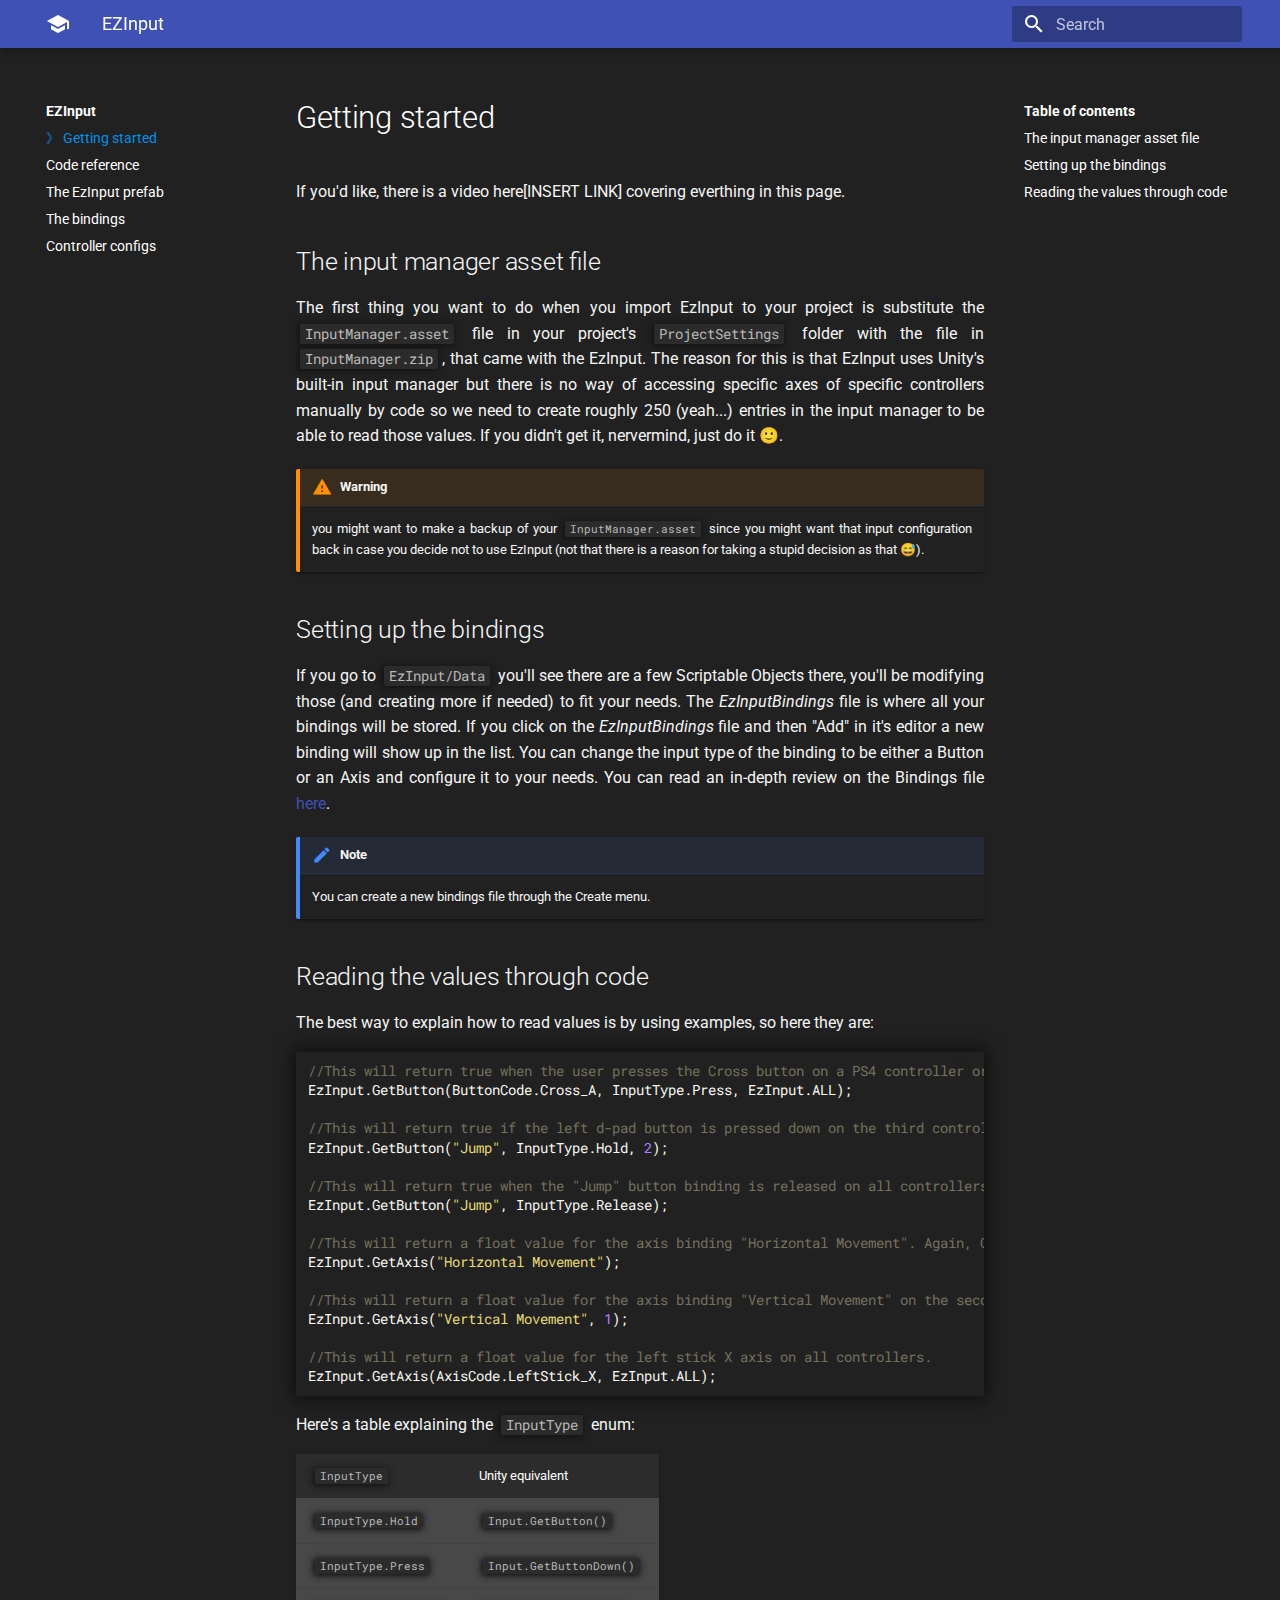
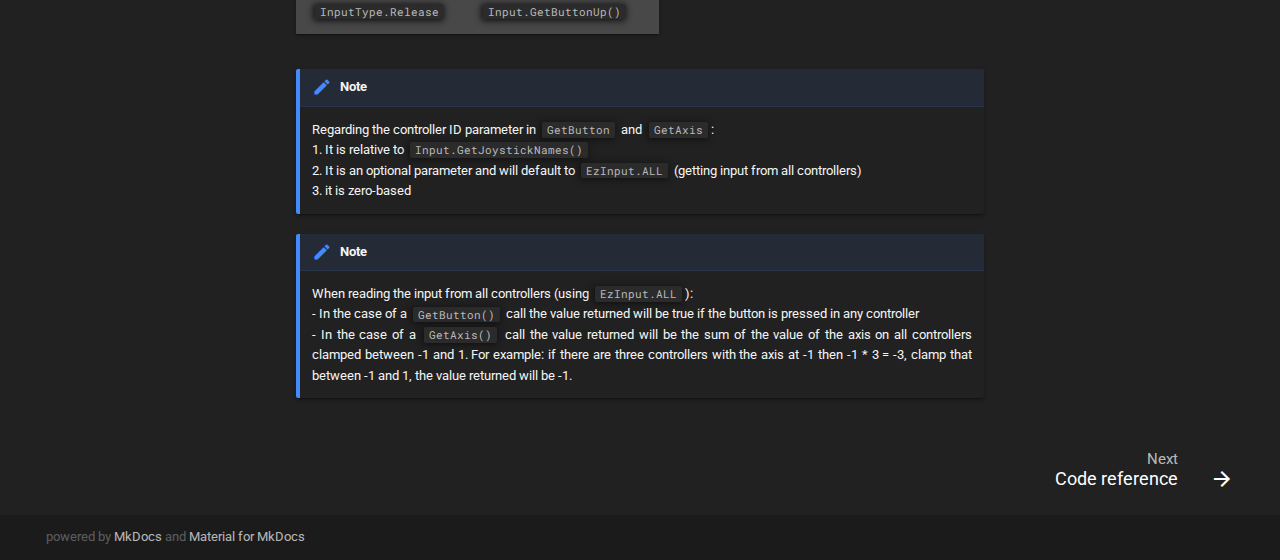
==== index.html @ 5ef932c1 "Deployed a31093a with MkDocs version: 0.17.4" ====
<!DOCTYPE html>
<html lang="en" class="no-js">
  <head>
    
      <meta charset="utf-8">
      <meta name="viewport" content="width=device-width,initial-scale=1">
      <meta http-equiv="x-ua-compatible" content="ie=edge">
      
      
      
      
        <meta name="lang:clipboard.copy" content="Copy to clipboard">
      
        <meta name="lang:clipboard.copied" content="Copied to clipboard">
      
        <meta name="lang:search.language" content="en">
      
        <meta name="lang:search.pipeline.stopwords" content="True">
      
        <meta name="lang:search.pipeline.trimmer" content="True">
      
        <meta name="lang:search.result.none" content="No matching documents">
      
        <meta name="lang:search.result.one" content="1 matching document">
      
        <meta name="lang:search.result.other" content="# matching documents">
      
        <meta name="lang:search.tokenizer" content="[\s\-]+">
      
      <link rel="shortcut icon" href="./assets/images/favicon.png">
      <meta name="generator" content="mkdocs-0.17.4, mkdocs-material-2.9.2">
    
    
      
        <title>EZInput</title>
      
    
    
      <link rel="stylesheet" href="./assets/stylesheets/application.ba0fd1a6.css">
      
        <link rel="stylesheet" href="./assets/stylesheets/application-palette.6079476c.css">
      
      
        
        
        <meta name="theme-color" content="">
      
    
    
      <script src="./assets/javascripts/modernizr.1aa3b519.js"></script>
    
    
      <link href="https://fonts.gstatic.com" rel="preconnect" crossorigin>
      
        <link rel="stylesheet" href="https://fonts.googleapis.com/css?family=Roboto:300,400,400i,700|Roboto+Mono">
        <style>body,input{font-family:"Roboto","Helvetica Neue",Helvetica,Arial,sans-serif}code,kbd,pre{font-family:"Roboto Mono","Courier New",Courier,monospace}</style>
      
    
    <link rel="stylesheet" href="./assets/fonts/material-icons.css">
    
      <link rel="stylesheet" href="./stylesheets/dark_theme.css">
    
      <link rel="stylesheet" href="./stylesheets/codehilite.css">
    
    
<meta name="theme-color" content="#212121">

<link rel='icon' href='/assets/images/favicon.ico'>

<meta name='apple-mobile-web-app-capable' content='yes'>
<meta name='mobile-web-app-capable' content='yes'>
<link rel="manifest" href="/manifest.json">

  </head>
  
    
    
    <body dir="ltr" data-md-color-primary="magenta" data-md-color-accent="light-blue">
  
    <svg class="md-svg">
      <defs>
        
        
      </defs>
    </svg>
    <input class="md-toggle" data-md-toggle="drawer" type="checkbox" id="__drawer" autocomplete="off">
    <input class="md-toggle" data-md-toggle="search" type="checkbox" id="__search" autocomplete="off">
    <label class="md-overlay" data-md-component="overlay" for="__drawer"></label>
    
      <a href="#getting-started" tabindex="1" class="md-skip">
        Skip to content
      </a>
    
    
      <header class="md-header" data-md-component="header">
  <nav class="md-header-nav md-grid">
    <div class="md-flex">
      <div class="md-flex__cell md-flex__cell--shrink">
        <a href="." title="EZInput" class="md-header-nav__button md-logo">
          
            <i class="md-icon"></i>
          
        </a>
      </div>
      <div class="md-flex__cell md-flex__cell--shrink">
        <label class="md-icon md-icon--menu md-header-nav__button" for="__drawer"></label>
      </div>
      <div class="md-flex__cell md-flex__cell--stretch">
        <div class="md-flex__ellipsis md-header-nav__title" data-md-component="title">
          
            
              <span class="md-header-nav__topic">
                EZInput
              </span>
              <span class="md-header-nav__topic">
                Getting started
              </span>
            
          
        </div>
      </div>
      <div class="md-flex__cell md-flex__cell--shrink">
        
          
            <label class="md-icon md-icon--search md-header-nav__button" for="__search"></label>
            
<div class="md-search" data-md-component="search" role="dialog">
  <label class="md-search__overlay" for="__search"></label>
  <div class="md-search__inner" role="search">
    <form class="md-search__form" name="search">
      <input type="text" class="md-search__input" name="query" placeholder="Search" autocapitalize="off" autocorrect="off" autocomplete="off" spellcheck="false" data-md-component="query" data-md-state="active">
      <label class="md-icon md-search__icon" for="__search"></label>
      <button type="reset" class="md-icon md-search__icon" data-md-component="reset" tabindex="-1">
        &#xE5CD;
      </button>
    </form>
    <div class="md-search__output">
      <div class="md-search__scrollwrap" data-md-scrollfix>
        <div class="md-search-result" data-md-component="result">
          <div class="md-search-result__meta">
            Type to start searching
          </div>
          <ol class="md-search-result__list"></ol>
        </div>
      </div>
    </div>
  </div>
</div>
          
        
      </div>
      
    </div>
  </nav>
</header>
    
    <div class="md-container">
      
        
      
      
      <main class="md-main">
        <div class="md-main__inner md-grid" data-md-component="container">
          
            
              <div class="md-sidebar md-sidebar--primary" data-md-component="navigation">
                <div class="md-sidebar__scrollwrap">
                  <div class="md-sidebar__inner">
                    <nav class="md-nav md-nav--primary" data-md-level="0">
  <label class="md-nav__title md-nav__title--site" for="__drawer">
    <span class="md-nav__button md-logo">
      
        <i class="md-icon"></i>
      
    </span>
    EZInput
  </label>
  
  <ul class="md-nav__list" data-md-scrollfix>
    
      
      
      

  


  <li class="md-nav__item md-nav__item--active">
    
    <input class="md-toggle md-nav__toggle" data-md-toggle="toc" type="checkbox" id="__toc">
    
      
    
    
      <label class="md-nav__link md-nav__link--active" for="__toc">
        Getting started
      </label>
    
    <a href="." title="Getting started" class="md-nav__link md-nav__link--active">
      Getting started
    </a>
    
      
<nav class="md-nav md-nav--secondary">
  
  
    
  
  
    <label class="md-nav__title" for="__toc">Table of contents</label>
    <ul class="md-nav__list" data-md-scrollfix>
      
        <li class="md-nav__item">
  <a href="#the-input-manager-asset-file" title="The input manager asset file" class="md-nav__link">
    The input manager asset file
  </a>
  
</li>
      
        <li class="md-nav__item">
  <a href="#setting-up-the-bindings" title="Setting up the bindings" class="md-nav__link">
    Setting up the bindings
  </a>
  
</li>
      
        <li class="md-nav__item">
  <a href="#reading-the-values-through-code" title="Reading the values through code" class="md-nav__link">
    Reading the values through code
  </a>
  
</li>
      
      
      
      
      
    </ul>
  
</nav>
    
  </li>

    
      
      
      


  <li class="md-nav__item">
    <a href="Code-reference/" title="Code reference" class="md-nav__link">
      Code reference
    </a>
  </li>

    
      
      
      


  <li class="md-nav__item">
    <a href="The-EzInput-prefab/" title="The EzInput prefab" class="md-nav__link">
      The EzInput prefab
    </a>
  </li>

    
      
      
      


  <li class="md-nav__item">
    <a href="The-bindings/" title="The bindings" class="md-nav__link">
      The bindings
    </a>
  </li>

    
      
      
      


  <li class="md-nav__item">
    <a href="controller-configs/" title="Controller configs" class="md-nav__link">
      Controller configs
    </a>
  </li>

    
  </ul>
</nav>
                  </div>
                </div>
              </div>
            
            
              <div class="md-sidebar md-sidebar--secondary" data-md-component="toc">
                <div class="md-sidebar__scrollwrap">
                  <div class="md-sidebar__inner">
                    
<nav class="md-nav md-nav--secondary">
  
  
    
  
  
    <label class="md-nav__title" for="__toc">Table of contents</label>
    <ul class="md-nav__list" data-md-scrollfix>
      
        <li class="md-nav__item">
  <a href="#the-input-manager-asset-file" title="The input manager asset file" class="md-nav__link">
    The input manager asset file
  </a>
  
</li>
      
        <li class="md-nav__item">
  <a href="#setting-up-the-bindings" title="Setting up the bindings" class="md-nav__link">
    Setting up the bindings
  </a>
  
</li>
      
        <li class="md-nav__item">
  <a href="#reading-the-values-through-code" title="Reading the values through code" class="md-nav__link">
    Reading the values through code
  </a>
  
</li>
      
      
      
      
      
    </ul>
  
</nav>
                  </div>
                </div>
              </div>
            
          
          <div class="md-content">
            <article class="md-content__inner md-typeset">
              
                
                
                <h1 id="getting-started">Getting started</h1>
<p>If you'd like, there is a video here[INSERT LINK] covering everthing in this page.</p>
<h2 id="the-input-manager-asset-file">The input manager asset file</h2>
<p>The first thing you want to do when you import EzInput to your project is substitute the <code>InputManager.asset</code> file in your project's <code>ProjectSettings</code> folder with the file in <code>InputManager.zip</code>, that came with the EzInput. The reason for this is that EzInput uses Unity's built-in input manager but there is no way of accessing specific axes of specific controllers manually by code so we need to create roughly 250 (yeah...) entries in the input manager to be able to read those values. If you didn't get it, nervermind, just do it 🙂.</p>
<div class="admonition warning">
<p class="admonition-title">Warning</p>
<p>you might want to make a backup of your <code>InputManager.asset</code> since you might want that input configuration back in case you decide not to use EzInput (not that there is a reason for taking a stupid decision as that 😅).</p>
</div>
<h2 id="setting-up-the-bindings">Setting up the bindings</h2>
<p>If you go to <code>EzInput/Data</code> you'll see there are a few Scriptable Objects there, you'll be modifying those (and creating more if needed) to fit your needs. The <em>EzInputBindings</em> file is where all your bindings will be stored. If you click on the <em>EzInputBindings</em> file and then "Add" in it's editor a new binding will show up in the list. You can change the input type of the binding to be either a Button or an Axis and configure it to your needs. You can read an in-depth review on the Bindings file <a href="The-bindings/">here</a>.</p>
<div class="admonition note">
<p class="admonition-title">Note</p>
<p>You can create a new bindings file through the Create menu.</p>
</div>
<h2 id="reading-the-values-through-code">Reading the values through code</h2>
<p>The best way to explain how to read values is by using examples, so here they are:</p>
<div class="codehilite"><pre><span></span><span class="c1">//This will return true when the user presses the Cross button on a PS4 controller or A button on an XBox controller in any of the connected controllers</span>
<span class="n">EzInput</span><span class="p">.</span><span class="n">GetButton</span><span class="p">(</span><span class="n">ButtonCode</span><span class="p">.</span><span class="n">Cross_A</span><span class="p">,</span> <span class="n">InputType</span><span class="p">.</span><span class="n">Press</span><span class="p">,</span> <span class="n">EzInput</span><span class="p">.</span><span class="n">ALL</span><span class="p">);</span>

<span class="c1">//This will return true if the left d-pad button is pressed down on the third controller (controller IDs are zero-based)</span>
<span class="n">EzInput</span><span class="p">.</span><span class="n">GetButton</span><span class="p">(</span><span class="s">&quot;Jump&quot;</span><span class="p">,</span> <span class="n">InputType</span><span class="p">.</span><span class="n">Hold</span><span class="p">,</span> <span class="m">2</span><span class="p">);</span>

<span class="c1">//This will return true when the &quot;Jump&quot; button binding is released on all controllers. Controller ID default to EzInput.All</span>
<span class="n">EzInput</span><span class="p">.</span><span class="n">GetButton</span><span class="p">(</span><span class="s">&quot;Jump&quot;</span><span class="p">,</span> <span class="n">InputType</span><span class="p">.</span><span class="n">Release</span><span class="p">);</span>

<span class="c1">//This will return a float value for the axis binding &quot;Horizontal Movement&quot;. Again, Controller ID defaults to EzInput.All</span>
<span class="n">EzInput</span><span class="p">.</span><span class="n">GetAxis</span><span class="p">(</span><span class="s">&quot;Horizontal Movement&quot;</span><span class="p">);</span>

<span class="c1">//This will return a float value for the axis binding &quot;Vertical Movement&quot; on the second controller.</span>
<span class="n">EzInput</span><span class="p">.</span><span class="n">GetAxis</span><span class="p">(</span><span class="s">&quot;Vertical Movement&quot;</span><span class="p">,</span> <span class="m">1</span><span class="p">);</span>

<span class="c1">//This will return a float value for the left stick X axis on all controllers.</span>
<span class="n">EzInput</span><span class="p">.</span><span class="n">GetAxis</span><span class="p">(</span><span class="n">AxisCode</span><span class="p">.</span><span class="n">LeftStick_X</span><span class="p">,</span> <span class="n">EzInput</span><span class="p">.</span><span class="n">ALL</span><span class="p">);</span>
</pre></div>


<p>Here's a table explaining the <code>InputType</code> enum:</p>
<table>
<thead>
<tr>
<th align="left"><code>InputType</code></th>
<th align="left">Unity equivalent</th>
</tr>
</thead>
<tbody>
<tr>
<td align="left"><code>InputType.Hold</code></td>
<td align="left"><code>Input.GetButton()</code></td>
</tr>
<tr>
<td align="left"><code>InputType.Press</code></td>
<td align="left"><code>Input.GetButtonDown()</code></td>
</tr>
<tr>
<td align="left"><code>InputType.Release</code></td>
<td align="left"><code>Input.GetButtonUp()</code></td>
</tr>
</tbody>
</table>
<div class="admonition note">
<p class="admonition-title">Note</p>
<p>Regarding the controller ID parameter in <code>GetButton</code> and <code>GetAxis</code>:<br />
1. It is relative to <code>Input.GetJoystickNames()</code><br />
2. It is an optional parameter and will default to <code>EzInput.ALL</code> (getting input from all controllers)<br />
3. it is zero-based  </p>
</div>
<div class="admonition note">
<p class="admonition-title">Note</p>
<p>When reading the input from all controllers (using <code>EzInput.ALL</code>):<br />
- In the case of a <code>GetButton()</code> call the value returned will be true if the button is pressed in any controller<br />
- In the case of a <code>GetAxis()</code> call the value returned will be the sum of the value of the axis on all controllers clamped between -1 and 1. For example: if there are three controllers with the axis at -1 then -1 * 3 = -3, clamp that between -1 and 1, the value returned will be -1.</p>
</div>
                
                  
                
              
              
                


              
            </article>
          </div>
        </div>
      </main>
      
        
<footer class="md-footer">
  
    <div class="md-footer-nav">
      <nav class="md-footer-nav__inner md-grid">
        
        
          <a href="Code-reference/" title="Code reference" class="md-flex md-footer-nav__link md-footer-nav__link--next" rel="next">
            <div class="md-flex__cell md-flex__cell--stretch md-footer-nav__title">
              <span class="md-flex__ellipsis">
                <span class="md-footer-nav__direction">
                  Next
                </span>
                Code reference
              </span>
            </div>
            <div class="md-flex__cell md-flex__cell--shrink">
              <i class="md-icon md-icon--arrow-forward md-footer-nav__button"></i>
            </div>
          </a>
        
      </nav>
    </div>
  
  <div class="md-footer-meta md-typeset">
    <div class="md-footer-meta__inner md-grid">
      <div class="md-footer-copyright">
        
        powered by
        <a href="https://www.mkdocs.org">MkDocs</a>
        and
        <a href="https://squidfunk.github.io/mkdocs-material/">
          Material for MkDocs</a>
      </div>
      
        
      
    </div>
  </div>
</footer>
      
    </div>
    
      <script src="./assets/javascripts/application.a59e2a89.js"></script>
      
      <script>app.initialize({version:"0.17.4",url:{base:"."}})</script>
      
    
    
      
    
  </body>
</html>
---- assets/stylesheets/application.ba0fd1a6.css ----
html{box-sizing:border-box}*,:after,:before{box-sizing:inherit}html{-webkit-text-size-adjust:none;-moz-text-size-adjust:none;-ms-text-size-adjust:none;text-size-adjust:none}body{margin:0}hr{overflow:visible;box-sizing:content-box}a{-webkit-text-decoration-skip:objects}a,button,input,label{-webkit-tap-highlight-color:transparent}a{color:inherit;text-decoration:none}small,sub,sup{font-size:80%}sub,sup{position:relative;line-height:0;vertical-align:baseline}sub{bottom:-.25em}sup{top:-.5em}img{border-style:none}table{border-collapse:separate;border-spacing:0}td,th{font-weight:400;vertical-align:top}button{margin:0;padding:0;border:0;outline-style:none;background:transparent;font-size:inherit}input{border:0;outline:0}.md-clipboard:before,.md-icon,.md-nav__button,.md-nav__link:after,.md-nav__title:before,.md-search-result__article--document:before,.md-source-file:before,.md-typeset .admonition>.admonition-title:before,.md-typeset .admonition>summary:before,.md-typeset .critic.comment:before,.md-typeset .footnote-backref,.md-typeset .task-list-control .task-list-indicator:before,.md-typeset details>.admonition-title:before,.md-typeset details>summary:before,.md-typeset summary:after{font-family:Material Icons;font-style:normal;font-variant:normal;font-weight:400;line-height:1;text-transform:none;white-space:nowrap;speak:none;word-wrap:normal;direction:ltr}.md-content__icon,.md-footer-nav__button,.md-header-nav__button,.md-nav__button,.md-nav__title:before,.md-search-result__article--document:before{display:inline-block;margin:.4rem;padding:.8rem;font-size:2.4rem;cursor:pointer}.md-icon--arrow-back:before{content:"\E5C4"}.md-icon--arrow-forward:before{content:"\E5C8"}.md-icon--menu:before{content:"\E5D2"}.md-icon--search:before{content:"\E8B6"}[dir=rtl] .md-icon--arrow-back:before{content:"\E5C8"}[dir=rtl] .md-icon--arrow-forward:before{content:"\E5C4"}body{-webkit-font-smoothing:antialiased;-moz-osx-font-smoothing:grayscale}body,input{color:rgba(0,0,0,.87);-webkit-font-feature-settings:"kern","liga";font-feature-settings:"kern","liga";font-family:Helvetica Neue,Helvetica,Arial,sans-serif}code,kbd,pre{color:rgba(0,0,0,.87);-webkit-font-feature-settings:"kern";font-feature-settings:"kern";font-family:Courier New,Courier,monospace}.md-typeset{font-size:1.6rem;line-height:1.6;-webkit-print-color-adjust:exact}.md-typeset blockquote,.md-typeset ol,.md-typeset p,.md-typeset ul{margin:1em 0}.md-typeset h1{margin:0 0 4rem;color:rgba(0,0,0,.54);font-size:3.125rem;line-height:1.3}.md-typeset h1,.md-typeset h2{font-weight:300;letter-spacing:-.01em}.md-typeset h2{margin:4rem 0 1.6rem;font-size:2.5rem;line-height:1.4}.md-typeset h3{margin:3.2rem 0 1.6rem;font-size:2rem;font-weight:400;letter-spacing:-.01em;line-height:1.5}.md-typeset h2+h3{margin-top:1.6rem}.md-typeset h4{font-size:1.6rem}.md-typeset h4,.md-typeset h5,.md-typeset h6{margin:1.6rem 0;font-weight:700;letter-spacing:-.01em}.md-typeset h5,.md-typeset h6{color:rgba(0,0,0,.54);font-size:1.28rem}.md-typeset h5{text-transform:uppercase}.md-typeset hr{margin:1.5em 0;border-bottom:.1rem dotted rgba(0,0,0,.26)}.md-typeset a{color:#3f51b5;word-break:break-word}.md-typeset a,.md-typeset a:before{transition:color .125s}.md-typeset a:active,.md-typeset a:hover{color:#536dfe}.md-typeset code,.md-typeset pre{background-color:hsla(0,0%,93%,.5);color:#37474f;font-size:85%;direction:ltr}.md-typeset code{margin:0 .29412em;padding:.07353em 0;border-radius:.2rem;box-shadow:.29412em 0 0 hsla(0,0%,93%,.5),-.29412em 0 0 hsla(0,0%,93%,.5);word-break:break-word;-webkit-box-decoration-break:clone;box-decoration-break:clone}.md-typeset h1 code,.md-typeset h2 code,.md-typeset h3 code,.md-typeset h4 code,.md-typeset h5 code,.md-typeset h6 code{margin:0;background-color:transparent;box-shadow:none}.md-typeset a>code{margin:inherit;padding:inherit;border-radius:none;background-color:inherit;color:inherit;box-shadow:none}.md-typeset pre{position:relative;margin:1em 0;border-radius:.2rem;line-height:1.4;-webkit-overflow-scrolling:touch}.md-typeset pre>code{display:block;margin:0;padding:1.05rem 1.2rem;background-color:transparent;font-size:inherit;box-shadow:none;-webkit-box-decoration-break:none;box-decoration-break:none;overflow:auto}.md-typeset pre>code::-webkit-scrollbar{width:.4rem;height:.4rem}.md-typeset pre>code::-webkit-scrollbar-thumb{background-color:rgba(0,0,0,.26)}.md-typeset pre>code::-webkit-scrollbar-thumb:hover{background-color:#536dfe}.md-typeset kbd{padding:0 .29412em;border:.1rem solid #c9c9c9;border-radius:.3rem;border-bottom-color:#bcbcbc;background-color:#fcfcfc;color:#555;font-size:85%;box-shadow:0 .1rem 0 #b0b0b0;word-break:break-word}.md-typeset mark{margin:0 .25em;padding:.0625em 0;border-radius:.2rem;background-color:rgba(255,235,59,.5);box-shadow:.25em 0 0 rgba(255,235,59,.5),-.25em 0 0 rgba(255,235,59,.5);word-break:break-word;-webkit-box-decoration-break:clone;box-decoration-break:clone}.md-typeset abbr{border-bottom:.1rem dotted rgba(0,0,0,.54);text-decoration:none;cursor:help}.md-typeset small{opacity:.75}.md-typeset sub,.md-typeset sup{margin-left:.07812em}[dir=rtl] .md-typeset sub,[dir=rtl] .md-typeset sup{margin-right:.07812em;margin-left:0}.md-typeset blockquote{padding-left:1.2rem;border-left:.4rem solid rgba(0,0,0,.26);color:rgba(0,0,0,.54)}[dir=rtl] .md-typeset blockquote{padding-right:1.2rem;padding-left:0;border-right:.4rem solid rgba(0,0,0,.26);border-left:initial}.md-typeset ul{list-style-type:disc}.md-typeset ol,.md-typeset ul{margin-left:.625em;padding:0}[dir=rtl] .md-typeset ol,[dir=rtl] .md-typeset ul{margin-right:.625em;margin-left:0}.md-typeset ol ol,.md-typeset ul ol{list-style-type:lower-alpha}.md-typeset ol ol ol,.md-typeset ul ol ol{list-style-type:lower-roman}.md-typeset ol li,.md-typeset ul li{margin-bottom:.5em;margin-left:1.25em}[dir=rtl] .md-typeset ol li,[dir=rtl] .md-typeset ul li{margin-right:1.25em;margin-left:0}.md-typeset ol li blockquote,.md-typeset ol li p,.md-typeset ul li blockquote,.md-typeset ul li p{margin:.5em 0}.md-typeset ol li:last-child,.md-typeset ul li:last-child{margin-bottom:0}.md-typeset ol li ol,.md-typeset ol li ul,.md-typeset ul li ol,.md-typeset ul li ul{margin:.5em 0 .5em .625em}[dir=rtl] .md-typeset ol li ol,[dir=rtl] .md-typeset ol li ul,[dir=rtl] .md-typeset ul li ol,[dir=rtl] .md-typeset ul li ul{margin-right:.625em;margin-left:0}.md-typeset dd{margin:1em 0 1em 1.875em}[dir=rtl] .md-typeset dd{margin-right:1.875em;margin-left:0}.md-typeset iframe,.md-typeset img,.md-typeset svg{max-width:100%}.md-typeset table:not([class]){box-shadow:0 2px 2px 0 rgba(0,0,0,.14),0 1px 5px 0 rgba(0,0,0,.12),0 3px 1px -2px rgba(0,0,0,.2);display:inline-block;max-width:100%;border-radius:.2rem;font-size:1.28rem;overflow:auto;-webkit-overflow-scrolling:touch}.md-typeset table:not([class])+*{margin-top:1.5em}.md-typeset table:not([class]) td:not([align]),.md-typeset table:not([class]) th:not([align]){text-align:left}[dir=rtl] .md-typeset table:not([class]) td:not([align]),[dir=rtl] .md-typeset table:not([class]) th:not([align]){text-align:right}.md-typeset table:not([class]) th{min-width:10rem;padding:1.2rem 1.6rem;background-color:rgba(0,0,0,.54);color:#fff;vertical-align:top}.md-typeset table:not([class]) td{padding:1.2rem 1.6rem;border-top:.1rem solid rgba(0,0,0,.07);vertical-align:top}.md-typeset table:not([class]) tr:first-child td{border-top:0}.md-typeset table:not([class]) a{word-break:normal}.md-typeset__scrollwrap{margin:1em -1.6rem;overflow-x:auto;-webkit-overflow-scrolling:touch}.md-typeset .md-typeset__table{display:inline-block;margin-bottom:.5em;padding:0 1.6rem}.md-typeset .md-typeset__table table{display:table;width:100%;margin:0;overflow:hidden}html{font-size:62.5%;overflow-x:hidden}body,html{height:100%}body{position:relative}hr{display:block;height:.1rem;padding:0;border:0}.md-svg{display:none}.md-grid{max-width:122rem;margin-right:auto;margin-left:auto}.md-container,.md-main{overflow:auto}.md-container{display:table;width:100%;height:100%;padding-top:4.8rem;table-layout:fixed}.md-main{display:table-row;height:100%}.md-main__inner{height:100%;padding-top:3rem;padding-bottom:.1rem}.md-toggle{display:none}.md-overlay{position:fixed;top:0;width:0;height:0;transition:width 0s .25s,height 0s .25s,opacity .25s;background-color:rgba(0,0,0,.54);opacity:0;z-index:3}.md-flex{display:table}.md-flex__cell{display:table-cell;position:relative;vertical-align:top}.md-flex__cell--shrink{width:0}.md-flex__cell--stretch{display:table;width:100%;table-layout:fixed}.md-flex__ellipsis{display:table-cell;text-overflow:ellipsis;white-space:nowrap;overflow:hidden}.md-skip{position:fixed;width:.1rem;height:.1rem;margin:1rem;padding:.6rem 1rem;clip:rect(.1rem);-webkit-transform:translateY(.8rem);transform:translateY(.8rem);border-radius:.2rem;background-color:rgba(0,0,0,.87);color:#fff;font-size:1.28rem;opacity:0;overflow:hidden}.md-skip:focus{width:auto;height:auto;clip:auto;-webkit-transform:translateX(0);transform:translateX(0);transition:opacity .175s 75ms,-webkit-transform .25s cubic-bezier(.4,0,.2,1);transition:transform .25s cubic-bezier(.4,0,.2,1),opacity .175s 75ms;transition:transform .25s cubic-bezier(.4,0,.2,1),opacity .175s 75ms,-webkit-transform .25s cubic-bezier(.4,0,.2,1);opacity:1;z-index:10}@page{margin:25mm}.md-clipboard{position:absolute;top:.6rem;right:.6rem;width:2.8rem;height:2.8rem;border-radius:.2rem;font-size:1.6rem;cursor:pointer;z-index:1;-webkit-backface-visibility:hidden;backface-visibility:hidden}.md-clipboard:before{transition:color .25s,opacity .25s;color:rgba(0,0,0,.07);content:"\E14D"}.codehilite:hover .md-clipboard:before,.md-typeset .highlight:hover .md-clipboard:before,pre:hover .md-clipboard:before{color:rgba(0,0,0,.54)}.md-clipboard:focus:before,.md-clipboard:hover:before{color:#536dfe}.md-clipboard__message{display:block;position:absolute;top:0;right:3.4rem;padding:.6rem 1rem;-webkit-transform:translateX(.8rem);transform:translateX(.8rem);transition:opacity .175s,-webkit-transform .25s cubic-bezier(.9,.1,.9,0);transition:transform .25s cubic-bezier(.9,.1,.9,0),opacity .175s;transition:transform .25s cubic-bezier(.9,.1,.9,0),opacity .175s,-webkit-transform .25s cubic-bezier(.9,.1,.9,0);border-radius:.2rem;background-color:rgba(0,0,0,.54);color:#fff;font-size:1.28rem;white-space:nowrap;opacity:0;pointer-events:none}.md-clipboard__message--active{-webkit-transform:translateX(0);transform:translateX(0);transition:opacity .175s 75ms,-webkit-transform .25s cubic-bezier(.4,0,.2,1);transition:transform .25s cubic-bezier(.4,0,.2,1),opacity .175s 75ms;transition:transform .25s cubic-bezier(.4,0,.2,1),opacity .175s 75ms,-webkit-transform .25s cubic-bezier(.4,0,.2,1);opacity:1;pointer-events:auto}.md-clipboard__message:before{content:attr(aria-label)}.md-clipboard__message:after{display:block;position:absolute;top:50%;right:-.4rem;width:0;margin-top:-.4rem;border-width:.4rem 0 .4rem .4rem;border-style:solid;border-color:transparent rgba(0,0,0,.54);content:""}.md-content__inner{margin:0 1.6rem 2.4rem;padding-top:1.2rem}.md-content__inner:before{display:block;height:.8rem;content:""}.md-content__inner>:last-child{margin-bottom:0}.md-content__icon{position:relative;margin:.8rem 0;padding:0;float:right}.md-typeset .md-content__icon{color:rgba(0,0,0,.26)}.md-header{position:fixed;top:0;right:0;left:0;height:4.8rem;transition:background-color .25s,color .25s;background-color:#3f51b5;color:#fff;box-shadow:none;z-index:2;-webkit-backface-visibility:hidden;backface-visibility:hidden}.no-js .md-header{transition:none;box-shadow:none}.md-header[data-md-state=shadow]{transition:background-color .25s,color .25s,box-shadow .25s;box-shadow:0 0 .4rem rgba(0,0,0,.1),0 .4rem .8rem rgba(0,0,0,.2)}.md-header-nav{padding:0 .4rem}.md-header-nav__button{position:relative;transition:opacity .25s;z-index:1}.md-header-nav__button:hover{opacity:.7}.md-header-nav__button.md-logo *{display:block}.no-js .md-header-nav__button.md-icon--search{display:none}.md-header-nav__topic{display:block;position:absolute;transition:opacity .15s,-webkit-transform .4s cubic-bezier(.1,.7,.1,1);transition:transform .4s cubic-bezier(.1,.7,.1,1),opacity .15s;transition:transform .4s cubic-bezier(.1,.7,.1,1),opacity .15s,-webkit-transform .4s cubic-bezier(.1,.7,.1,1);text-overflow:ellipsis;white-space:nowrap;overflow:hidden}.md-header-nav__topic+.md-header-nav__topic{-webkit-transform:translateX(2.5rem);transform:translateX(2.5rem);transition:opacity .15s,-webkit-transform .4s cubic-bezier(1,.7,.1,.1);transition:transform .4s cubic-bezier(1,.7,.1,.1),opacity .15s;transition:transform .4s cubic-bezier(1,.7,.1,.1),opacity .15s,-webkit-transform .4s cubic-bezier(1,.7,.1,.1);opacity:0;z-index:-1;pointer-events:none}[dir=rtl] .md-header-nav__topic+.md-header-nav__topic{-webkit-transform:translateX(-2.5rem);transform:translateX(-2.5rem)}.no-js .md-header-nav__topic{position:static}.no-js .md-header-nav__topic+.md-header-nav__topic{display:none}.md-header-nav__title{padding:0 2rem;font-size:1.8rem;line-height:4.8rem}.md-header-nav__title[data-md-state=active] .md-header-nav__topic{-webkit-transform:translateX(-2.5rem);transform:translateX(-2.5rem);transition:opacity .15s,-webkit-transform .4s cubic-bezier(1,.7,.1,.1);transition:transform .4s cubic-bezier(1,.7,.1,.1),opacity .15s;transition:transform .4s cubic-bezier(1,.7,.1,.1),opacity .15s,-webkit-transform .4s cubic-bezier(1,.7,.1,.1);opacity:0;z-index:-1;pointer-events:none}[dir=rtl] .md-header-nav__title[data-md-state=active] .md-header-nav__topic{-webkit-transform:translateX(2.5rem);transform:translateX(2.5rem)}.md-header-nav__title[data-md-state=active] .md-header-nav__topic+.md-header-nav__topic{-webkit-transform:translateX(0);transform:translateX(0);transition:opacity .15s,-webkit-transform .4s cubic-bezier(.1,.7,.1,1);transition:transform .4s cubic-bezier(.1,.7,.1,1),opacity .15s;transition:transform .4s cubic-bezier(.1,.7,.1,1),opacity .15s,-webkit-transform .4s cubic-bezier(.1,.7,.1,1);opacity:1;z-index:0;pointer-events:auto}.md-header-nav__source{display:none}.md-hero{transition:background .25s;background-color:#3f51b5;color:#fff;font-size:2rem;overflow:hidden}.md-hero__inner{margin-top:2rem;padding:1.6rem 1.6rem .8rem;transition:opacity .25s,-webkit-transform .4s cubic-bezier(.1,.7,.1,1);transition:transform .4s cubic-bezier(.1,.7,.1,1),opacity .25s;transition:transform .4s cubic-bezier(.1,.7,.1,1),opacity .25s,-webkit-transform .4s cubic-bezier(.1,.7,.1,1);transition-delay:.1s}[data-md-state=hidden] .md-hero__inner{pointer-events:none;-webkit-transform:translateY(1.25rem);transform:translateY(1.25rem);transition:opacity .1s 0s,-webkit-transform 0s .4s;transition:transform 0s .4s,opacity .1s 0s;transition:transform 0s .4s,opacity .1s 0s,-webkit-transform 0s .4s;opacity:0}.md-hero--expand .md-hero__inner{margin-bottom:2.4rem}.md-footer-nav{background-color:rgba(0,0,0,.87);color:#fff}.md-footer-nav__inner{padding:.4rem;overflow:auto}.md-footer-nav__link{padding-top:2.8rem;padding-bottom:.8rem;transition:opacity .25s}.md-footer-nav__link:hover{opacity:.7}.md-footer-nav__link--prev{width:25%;float:left}[dir=rtl] .md-footer-nav__link--prev{float:right}.md-footer-nav__link--next{width:75%;float:right;text-align:right}[dir=rtl] .md-footer-nav__link--next{float:left;text-align:left}.md-footer-nav__button{transition:background .25s}.md-footer-nav__title{position:relative;padding:0 2rem;font-size:1.8rem;line-height:4.8rem}.md-footer-nav__direction{position:absolute;right:0;left:0;margin-top:-2rem;padding:0 2rem;color:hsla(0,0%,100%,.7);font-size:1.5rem}.md-footer-meta{background-color:rgba(0,0,0,.895)}.md-footer-meta__inner{padding:.4rem;overflow:auto}html .md-footer-meta.md-typeset a{color:hsla(0,0%,100%,.7)}html .md-footer-meta.md-typeset a:focus,html .md-footer-meta.md-typeset a:hover{color:#fff}.md-footer-copyright{margin:0 1.2rem;padding:.8rem 0;color:hsla(0,0%,100%,.3);font-size:1.28rem}.md-footer-copyright__highlight{color:hsla(0,0%,100%,.7)}.md-footer-social{margin:0 .8rem;padding:.4rem 0 1.2rem}.md-footer-social__link{display:inline-block;width:3.2rem;height:3.2rem;font-size:1.6rem;text-align:center}.md-footer-social__link:before{line-height:1.9}.md-nav{font-size:1.4rem;line-height:1.3}.md-nav__title{display:block;padding:0 1.2rem;font-weight:700;text-overflow:ellipsis;overflow:hidden}.md-nav__title:before{display:none;content:"\E5C4"}[dir=rtl] .md-nav__title:before{content:"\E5C8"}.md-nav__title .md-nav__button{display:none}.md-nav__list{margin:0;padding:0;list-style:none}.md-nav__item{padding:0 1.2rem}.md-nav__item:last-child{padding-bottom:1.2rem}.md-nav__item .md-nav__item{padding-right:0}[dir=rtl] .md-nav__item .md-nav__item{padding-right:1.2rem;padding-left:0}.md-nav__item .md-nav__item:last-child{padding-bottom:0}.md-nav__button img{width:100%;height:auto}.md-nav__link{display:block;margin-top:.625em;transition:color .125s;text-overflow:ellipsis;cursor:pointer;overflow:hidden}.md-nav__item--nested>.md-nav__link:after{content:"\E313"}html .md-nav__link[for=__toc],html .md-nav__link[for=__toc]+.md-nav__link:after,html .md-nav__link[for=__toc]~.md-nav{display:none}.md-nav__link[data-md-state=blur]{color:rgba(0,0,0,.54)}.md-nav__link--active,.md-nav__link:active{color:#3f51b5}.md-nav__item--nested>.md-nav__link{color:inherit}.md-nav__link:focus,.md-nav__link:hover{color:#536dfe}.md-nav__source,.no-js .md-search{display:none}.md-search__overlay{opacity:0;z-index:1}.md-search__form{position:relative}.md-search__input{position:relative;padding:0 4.4rem 0 7.2rem;text-overflow:ellipsis;z-index:2}[dir=rtl] .md-search__input{padding:0 7.2rem 0 4.4rem}.md-search__input::-webkit-input-placeholder{transition:color .25s cubic-bezier(.1,.7,.1,1)}.md-search__input:-ms-input-placeholder,.md-search__input::-ms-input-placeholder{transition:color .25s cubic-bezier(.1,.7,.1,1)}.md-search__input::placeholder{transition:color .25s cubic-bezier(.1,.7,.1,1)}.md-search__input::-webkit-input-placeholder,.md-search__input~.md-search__icon{color:rgba(0,0,0,.54)}.md-search__input:-ms-input-placeholder,.md-search__input::-ms-input-placeholder,.md-search__input~.md-search__icon{color:rgba(0,0,0,.54)}.md-search__input::placeholder,.md-search__input~.md-search__icon{color:rgba(0,0,0,.54)}.md-search__input::-ms-clear{display:none}.md-search__icon{position:absolute;transition:color .25s cubic-bezier(.1,.7,.1,1),opacity .25s;font-size:2.4rem;cursor:pointer;z-index:2}.md-search__icon:hover{opacity:.7}.md-search__icon[for=__search]{top:.6rem;left:1rem}[dir=rtl] .md-search__icon[for=__search]{right:1rem;left:auto}.md-search__icon[for=__search]:before{content:"\E8B6"}.md-search__icon[type=reset]{top:.6rem;right:1rem;-webkit-transform:scale(.125);transform:scale(.125);transition:opacity .15s,-webkit-transform .15s cubic-bezier(.1,.7,.1,1);transition:transform .15s cubic-bezier(.1,.7,.1,1),opacity .15s;transition:transform .15s cubic-bezier(.1,.7,.1,1),opacity .15s,-webkit-transform .15s cubic-bezier(.1,.7,.1,1);opacity:0}[dir=rtl] .md-search__icon[type=reset]{right:auto;left:1rem}[data-md-toggle=search]:checked~.md-header .md-search__input:valid~.md-search__icon[type=reset]{-webkit-transform:scale(1);transform:scale(1);opacity:1}[data-md-toggle=search]:checked~.md-header .md-search__input:valid~.md-search__icon[type=reset]:hover{opacity:.7}.md-search__output{position:absolute;width:100%;border-radius:0 0 .2rem .2rem;overflow:hidden;z-index:1}.md-search__scrollwrap{height:100%;background-color:#fff;box-shadow:inset 0 .1rem 0 rgba(0,0,0,.07);overflow-y:auto;-webkit-overflow-scrolling:touch}.md-search-result{color:rgba(0,0,0,.87);word-break:break-word}.md-search-result__meta{padding:0 1.6rem;background-color:rgba(0,0,0,.07);color:rgba(0,0,0,.54);font-size:1.28rem;line-height:3.6rem}.md-search-result__list{margin:0;padding:0;border-top:.1rem solid rgba(0,0,0,.07);list-style:none}.md-search-result__item{box-shadow:0 -.1rem 0 rgba(0,0,0,.07)}.md-search-result__link{display:block;transition:background .25s;outline:0;overflow:hidden}.md-search-result__link:hover,.md-search-result__link[data-md-state=active]{background-color:rgba(83,109,254,.1)}.md-search-result__link:hover .md-search-result__article:before,.md-search-result__link[data-md-state=active] .md-search-result__article:before{opacity:.7}.md-search-result__link:last-child .md-search-result__teaser{margin-bottom:1.2rem}.md-search-result__article{position:relative;padding:0 1.6rem;overflow:auto}.md-search-result__article--document:before{position:absolute;left:0;margin:.2rem;transition:opacity .25s;color:rgba(0,0,0,.54);content:"\E880"}[dir=rtl] .md-search-result__article--document:before{right:0;left:auto}.md-search-result__article--document .md-search-result__title{margin:1.1rem 0;font-size:1.6rem;font-weight:400;line-height:1.4}.md-search-result__title{margin:.5em 0;font-size:1.28rem;font-weight:700;line-height:1.4}.md-search-result__teaser{display:-webkit-box;max-height:3.3rem;margin:.5em 0;color:rgba(0,0,0,.54);font-size:1.28rem;line-height:1.4;text-overflow:ellipsis;overflow:hidden;-webkit-line-clamp:2}.md-search-result em{font-style:normal;font-weight:700;text-decoration:underline}.md-sidebar{position:absolute;width:24.2rem;padding:2.4rem 0;overflow:hidden}.md-sidebar[data-md-state=lock]{position:fixed;top:4.8rem}.md-sidebar--secondary{display:none}.md-sidebar__scrollwrap{max-height:100%;margin:0 .4rem;overflow-y:auto;-webkit-backface-visibility:hidden;backface-visibility:hidden}.md-sidebar__scrollwrap::-webkit-scrollbar{width:.4rem;height:.4rem}.md-sidebar__scrollwrap::-webkit-scrollbar-thumb{background-color:rgba(0,0,0,.26)}.md-sidebar__scrollwrap::-webkit-scrollbar-thumb:hover{background-color:#536dfe}@-webkit-keyframes md-source__facts--done{0%{height:0}to{height:1.3rem}}@keyframes md-source__facts--done{0%{height:0}to{height:1.3rem}}@-webkit-keyframes md-source__fact--done{0%{-webkit-transform:translateY(100%);transform:translateY(100%);opacity:0}50%{opacity:0}to{-webkit-transform:translateY(0);transform:translateY(0);opacity:1}}@keyframes md-source__fact--done{0%{-webkit-transform:translateY(100%);transform:translateY(100%);opacity:0}50%{opacity:0}to{-webkit-transform:translateY(0);transform:translateY(0);opacity:1}}.md-source{display:block;padding-right:1.2rem;transition:opacity .25s;font-size:1.3rem;line-height:1.2;white-space:nowrap}[dir=rtl] .md-source{padding-right:0;padding-left:1.2rem}.md-source:hover{opacity:.7}.md-source:after,.md-source__icon{display:inline-block;height:4.8rem;content:"";vertical-align:middle}.md-source__icon{width:4.8rem}.md-source__icon svg{width:2.4rem;height:2.4rem;margin-top:1.2rem;margin-left:1.2rem}[dir=rtl] .md-source__icon svg{margin-right:1.2rem;margin-left:0}.md-source__icon+.md-source__repository{margin-left:-4.4rem;padding-left:4rem}[dir=rtl] .md-source__icon+.md-source__repository{margin-right:-4.4rem;margin-left:0;padding-right:4rem;padding-left:0}.md-source__repository{display:inline-block;max-width:100%;margin-left:1.2rem;font-weight:700;text-overflow:ellipsis;overflow:hidden;vertical-align:middle}.md-source__facts{margin:0;padding:0;font-size:1.1rem;font-weight:700;list-style-type:none;opacity:.75;overflow:hidden}[data-md-state=done] .md-source__facts{-webkit-animation:md-source__facts--done .25s ease-in;animation:md-source__facts--done .25s ease-in}.md-source__fact{float:left}[dir=rtl] .md-source__fact{float:right}[data-md-state=done] .md-source__fact{-webkit-animation:md-source__fact--done .4s ease-out;animation:md-source__fact--done .4s ease-out}.md-source__fact:before{margin:0 .2rem;content:"\B7"}.md-source__fact:first-child:before{display:none}.md-source-file{display:inline-block;margin:1em .5em 1em 0;padding-right:.5rem;border-radius:.2rem;background-color:rgba(0,0,0,.07);font-size:1.28rem;list-style-type:none;cursor:pointer;overflow:hidden}.md-source-file:before{display:inline-block;margin-right:.5rem;padding:.5rem;background-color:rgba(0,0,0,.26);color:#fff;font-size:1.6rem;content:"\E86F";vertical-align:middle}html .md-source-file{transition:background .4s,color .4s,box-shadow .4s cubic-bezier(.4,0,.2,1)}html .md-source-file:before{transition:inherit}html body .md-typeset .md-source-file{color:rgba(0,0,0,.54)}.md-source-file:hover{box-shadow:0 0 8px rgba(0,0,0,.18),0 8px 16px rgba(0,0,0,.36)}.md-source-file:hover:before{background-color:#536dfe}.md-tabs{width:100%;transition:background .25s;background-color:#3f51b5;color:#fff;overflow:auto}.md-tabs__list{margin:0;margin-left:.4rem;padding:0;list-style:none;white-space:nowrap}.md-tabs__item{display:inline-block;height:4.8rem;padding-right:1.2rem;padding-left:1.2rem}.md-tabs__link{display:block;margin-top:1.6rem;transition:opacity .25s,-webkit-transform .4s cubic-bezier(.1,.7,.1,1);transition:transform .4s cubic-bezier(.1,.7,.1,1),opacity .25s;transition:transform .4s cubic-bezier(.1,.7,.1,1),opacity .25s,-webkit-transform .4s cubic-bezier(.1,.7,.1,1);font-size:1.4rem;opacity:.7}.md-tabs__link--active,.md-tabs__link:hover{color:inherit;opacity:1}.md-tabs__item:nth-child(2) .md-tabs__link{transition-delay:.02s}.md-tabs__item:nth-child(3) .md-tabs__link{transition-delay:.04s}.md-tabs__item:nth-child(4) .md-tabs__link{transition-delay:.06s}.md-tabs__item:nth-child(5) .md-tabs__link{transition-delay:.08s}.md-tabs__item:nth-child(6) .md-tabs__link{transition-delay:.1s}.md-tabs__item:nth-child(7) .md-tabs__link{transition-delay:.12s}.md-tabs__item:nth-child(8) .md-tabs__link{transition-delay:.14s}.md-tabs__item:nth-child(9) .md-tabs__link{transition-delay:.16s}.md-tabs__item:nth-child(10) .md-tabs__link{transition-delay:.18s}.md-tabs__item:nth-child(11) .md-tabs__link{transition-delay:.2s}.md-tabs__item:nth-child(12) .md-tabs__link{transition-delay:.22s}.md-tabs__item:nth-child(13) .md-tabs__link{transition-delay:.24s}.md-tabs__item:nth-child(14) .md-tabs__link{transition-delay:.26s}.md-tabs__item:nth-child(15) .md-tabs__link{transition-delay:.28s}.md-tabs__item:nth-child(16) .md-tabs__link{transition-delay:.3s}.md-tabs[data-md-state=hidden]{pointer-events:none}.md-tabs[data-md-state=hidden] .md-tabs__link{-webkit-transform:translateY(50%);transform:translateY(50%);transition:color .25s,opacity .1s,-webkit-transform 0s .4s;transition:color .25s,transform 0s .4s,opacity .1s;transition:color .25s,transform 0s .4s,opacity .1s,-webkit-transform 0s .4s;opacity:0}.md-typeset .admonition,.md-typeset details{box-shadow:0 2px 2px 0 rgba(0,0,0,.14),0 1px 5px 0 rgba(0,0,0,.12),0 3px 1px -2px rgba(0,0,0,.2);position:relative;margin:1.5625em 0;padding:0 1.2rem;border-left:.4rem solid #448aff;border-radius:.2rem;font-size:1.28rem;overflow:auto}[dir=rtl] .md-typeset .admonition,[dir=rtl] .md-typeset details{border-right:.4rem solid #448aff;border-left:none}html .md-typeset .admonition>:last-child,html .md-typeset details>:last-child{margin-bottom:1.2rem}.md-typeset .admonition .admonition,.md-typeset .admonition details,.md-typeset details .admonition,.md-typeset details details{margin:1em 0}.md-typeset .admonition>.admonition-title,.md-typeset .admonition>summary,.md-typeset details>.admonition-title,.md-typeset details>summary{margin:0 -1.2rem;padding:.8rem 1.2rem .8rem 4rem;border-bottom:.1rem solid rgba(68,138,255,.1);background-color:rgba(68,138,255,.1);font-weight:700}[dir=rtl] .md-typeset .admonition>.admonition-title,[dir=rtl] .md-typeset .admonition>summary,[dir=rtl] .md-typeset details>.admonition-title,[dir=rtl] .md-typeset details>summary{padding:.8rem 4rem .8rem 1.2rem}.md-typeset .admonition>.admonition-title:last-child,.md-typeset .admonition>summary:last-child,.md-typeset details>.admonition-title:last-child,.md-typeset details>summary:last-child{margin-bottom:0}.md-typeset .admonition>.admonition-title:before,.md-typeset .admonition>summary:before,.md-typeset details>.admonition-title:before,.md-typeset details>summary:before{position:absolute;left:1.2rem;color:#448aff;font-size:2rem;content:"\E3C9"}[dir=rtl] .md-typeset .admonition>.admonition-title:before,[dir=rtl] .md-typeset .admonition>summary:before,[dir=rtl] .md-typeset details>.admonition-title:before,[dir=rtl] .md-typeset details>summary:before{right:1.2rem;left:auto}.md-typeset .admonition.abstract,.md-typeset .admonition.summary,.md-typeset .admonition.tldr,.md-typeset details.abstract,.md-typeset details.summary,.md-typeset details.tldr{border-left-color:#00b0ff}[dir=rtl] .md-typeset .admonition.abstract,[dir=rtl] .md-typeset .admonition.summary,[dir=rtl] .md-typeset .admonition.tldr,[dir=rtl] .md-typeset details.abstract,[dir=rtl] .md-typeset details.summary,[dir=rtl] .md-typeset details.tldr{border-right-color:#00b0ff}.md-typeset .admonition.abstract>.admonition-title,.md-typeset .admonition.abstract>summary,.md-typeset .admonition.summary>.admonition-title,.md-typeset .admonition.summary>summary,.md-typeset .admonition.tldr>.admonition-title,.md-typeset .admonition.tldr>summary,.md-typeset details.abstract>.admonition-title,.md-typeset details.abstract>summary,.md-typeset details.summary>.admonition-title,.md-typeset details.summary>summary,.md-typeset details.tldr>.admonition-title,.md-typeset details.tldr>summary{border-bottom-color:.1rem solid rgba(0,176,255,.1);background-color:rgba(0,176,255,.1)}.md-typeset .admonition.abstract>.admonition-title:before,.md-typeset .admonition.abstract>summary:before,.md-typeset .admonition.summary>.admonition-title:before,.md-typeset .admonition.summary>summary:before,.md-typeset .admonition.tldr>.admonition-title:before,.md-typeset .admonition.tldr>summary:before,.md-typeset details.abstract>.admonition-title:before,.md-typeset details.abstract>summary:before,.md-typeset details.summary>.admonition-title:before,.md-typeset details.summary>summary:before,.md-typeset details.tldr>.admonition-title:before,.md-typeset details.tldr>summary:before{color:#00b0ff;content:"\E8D2"}.md-typeset .admonition.info,.md-typeset .admonition.todo,.md-typeset details.info,.md-typeset details.todo{border-left-color:#00b8d4}[dir=rtl] .md-typeset .admonition.info,[dir=rtl] .md-typeset .admonition.todo,[dir=rtl] .md-typeset details.info,[dir=rtl] .md-typeset details.todo{border-right-color:#00b8d4}.md-typeset .admonition.info>.admonition-title,.md-typeset .admonition.info>summary,.md-typeset .admonition.todo>.admonition-title,.md-typeset .admonition.todo>summary,.md-typeset details.info>.admonition-title,.md-typeset details.info>summary,.md-typeset details.todo>.admonition-title,.md-typeset details.todo>summary{border-bottom-color:.1rem solid rgba(0,184,212,.1);background-color:rgba(0,184,212,.1)}.md-typeset .admonition.info>.admonition-title:before,.md-typeset .admonition.info>summary:before,.md-typeset .admonition.todo>.admonition-title:before,.md-typeset .admonition.todo>summary:before,.md-typeset details.info>.admonition-title:before,.md-typeset details.info>summary:before,.md-typeset details.todo>.admonition-title:before,.md-typeset details.todo>summary:before{color:#00b8d4;content:"\E88E"}.md-typeset .admonition.hint,.md-typeset .admonition.important,.md-typeset .admonition.tip,.md-typeset details.hint,.md-typeset details.important,.md-typeset details.tip{border-left-color:#00bfa5}[dir=rtl] .md-typeset .admonition.hint,[dir=rtl] .md-typeset .admonition.important,[dir=rtl] .md-typeset .admonition.tip,[dir=rtl] .md-typeset details.hint,[dir=rtl] .md-typeset details.important,[dir=rtl] .md-typeset details.tip{border-right-color:#00bfa5}.md-typeset .admonition.hint>.admonition-title,.md-typeset .admonition.hint>summary,.md-typeset .admonition.important>.admonition-title,.md-typeset .admonition.important>summary,.md-typeset .admonition.tip>.admonition-title,.md-typeset .admonition.tip>summary,.md-typeset details.hint>.admonition-title,.md-typeset details.hint>summary,.md-typeset details.important>.admonition-title,.md-typeset details.important>summary,.md-typeset details.tip>.admonition-title,.md-typeset details.tip>summary{border-bottom-color:.1rem solid rgba(0,191,165,.1);background-color:rgba(0,191,165,.1)}.md-typeset .admonition.hint>.admonition-title:before,.md-typeset .admonition.hint>summary:before,.md-typeset .admonition.important>.admonition-title:before,.md-typeset .admonition.important>summary:before,.md-typeset .admonition.tip>.admonition-title:before,.md-typeset .admonition.tip>summary:before,.md-typeset details.hint>.admonition-title:before,.md-typeset details.hint>summary:before,.md-typeset details.important>.admonition-title:before,.md-typeset details.important>summary:before,.md-typeset details.tip>.admonition-title:before,.md-typeset details.tip>summary:before{color:#00bfa5;content:"\E80E"}.md-typeset .admonition.check,.md-typeset .admonition.done,.md-typeset .admonition.success,.md-typeset details.check,.md-typeset details.done,.md-typeset details.success{border-left-color:#00c853}[dir=rtl] .md-typeset .admonition.check,[dir=rtl] .md-typeset .admonition.done,[dir=rtl] .md-typeset .admonition.success,[dir=rtl] .md-typeset details.check,[dir=rtl] .md-typeset details.done,[dir=rtl] .md-typeset details.success{border-right-color:#00c853}.md-typeset .admonition.check>.admonition-title,.md-typeset .admonition.check>summary,.md-typeset .admonition.done>.admonition-title,.md-typeset .admonition.done>summary,.md-typeset .admonition.success>.admonition-title,.md-typeset .admonition.success>summary,.md-typeset details.check>.admonition-title,.md-typeset details.check>summary,.md-typeset details.done>.admonition-title,.md-typeset details.done>summary,.md-typeset details.success>.admonition-title,.md-typeset details.success>summary{border-bottom-color:.1rem solid rgba(0,200,83,.1);background-color:rgba(0,200,83,.1)}.md-typeset .admonition.check>.admonition-title:before,.md-typeset .admonition.check>summary:before,.md-typeset .admonition.done>.admonition-title:before,.md-typeset .admonition.done>summary:before,.md-typeset .admonition.success>.admonition-title:before,.md-typeset .admonition.success>summary:before,.md-typeset details.check>.admonition-title:before,.md-typeset details.check>summary:before,.md-typeset details.done>.admonition-title:before,.md-typeset details.done>summary:before,.md-typeset details.success>.admonition-title:before,.md-typeset details.success>summary:before{color:#00c853;content:"\E876"}.md-typeset .admonition.faq,.md-typeset .admonition.help,.md-typeset .admonition.question,.md-typeset details.faq,.md-typeset details.help,.md-typeset details.question{border-left-color:#64dd17}[dir=rtl] .md-typeset .admonition.faq,[dir=rtl] .md-typeset .admonition.help,[dir=rtl] .md-typeset .admonition.question,[dir=rtl] .md-typeset details.faq,[dir=rtl] .md-typeset details.help,[dir=rtl] .md-typeset details.question{border-right-color:#64dd17}.md-typeset .admonition.faq>.admonition-title,.md-typeset .admonition.faq>summary,.md-typeset .admonition.help>.admonition-title,.md-typeset .admonition.help>summary,.md-typeset .admonition.question>.admonition-title,.md-typeset .admonition.question>summary,.md-typeset details.faq>.admonition-title,.md-typeset details.faq>summary,.md-typeset details.help>.admonition-title,.md-typeset details.help>summary,.md-typeset details.question>.admonition-title,.md-typeset details.question>summary{border-bottom-color:.1rem solid rgba(100,221,23,.1);background-color:rgba(100,221,23,.1)}.md-typeset .admonition.faq>.admonition-title:before,.md-typeset .admonition.faq>summary:before,.md-typeset .admonition.help>.admonition-title:before,.md-typeset .admonition.help>summary:before,.md-typeset .admonition.question>.admonition-title:before,.md-typeset .admonition.question>summary:before,.md-typeset details.faq>.admonition-title:before,.md-typeset details.faq>summary:before,.md-typeset details.help>.admonition-title:before,.md-typeset details.help>summary:before,.md-typeset details.question>.admonition-title:before,.md-typeset details.question>summary:before{color:#64dd17;content:"\E887"}.md-typeset .admonition.attention,.md-typeset .admonition.caution,.md-typeset .admonition.warning,.md-typeset details.attention,.md-typeset details.caution,.md-typeset details.warning{border-left-color:#ff9100}[dir=rtl] .md-typeset .admonition.attention,[dir=rtl] .md-typeset .admonition.caution,[dir=rtl] .md-typeset .admonition.warning,[dir=rtl] .md-typeset details.attention,[dir=rtl] .md-typeset details.caution,[dir=rtl] .md-typeset details.warning{border-right-color:#ff9100}.md-typeset .admonition.attention>.admonition-title,.md-typeset .admonition.attention>summary,.md-typeset .admonition.caution>.admonition-title,.md-typeset .admonition.caution>summary,.md-typeset .admonition.warning>.admonition-title,.md-typeset .admonition.warning>summary,.md-typeset details.attention>.admonition-title,.md-typeset details.attention>summary,.md-typeset details.caution>.admonition-title,.md-typeset details.caution>summary,.md-typeset details.warning>.admonition-title,.md-typeset details.warning>summary{border-bottom-color:.1rem solid rgba(255,145,0,.1);background-color:rgba(255,145,0,.1)}.md-typeset .admonition.attention>.admonition-title:before,.md-typeset .admonition.attention>summary:before,.md-typeset .admonition.caution>.admonition-title:before,.md-typeset .admonition.caution>summary:before,.md-typeset .admonition.warning>.admonition-title:before,.md-typeset .admonition.warning>summary:before,.md-typeset details.attention>.admonition-title:before,.md-typeset details.attention>summary:before,.md-typeset details.caution>.admonition-title:before,.md-typeset details.caution>summary:before,.md-typeset details.warning>.admonition-title:before,.md-typeset details.warning>summary:before{color:#ff9100;content:"\E002"}.md-typeset .admonition.fail,.md-typeset .admonition.failure,.md-typeset .admonition.missing,.md-typeset details.fail,.md-typeset details.failure,.md-typeset details.missing{border-left-color:#ff5252}[dir=rtl] .md-typeset .admonition.fail,[dir=rtl] .md-typeset .admonition.failure,[dir=rtl] .md-typeset .admonition.missing,[dir=rtl] .md-typeset details.fail,[dir=rtl] .md-typeset details.failure,[dir=rtl] .md-typeset details.missing{border-right-color:#ff5252}.md-typeset .admonition.fail>.admonition-title,.md-typeset .admonition.fail>summary,.md-typeset .admonition.failure>.admonition-title,.md-typeset .admonition.failure>summary,.md-typeset .admonition.missing>.admonition-title,.md-typeset .admonition.missing>summary,.md-typeset details.fail>.admonition-title,.md-typeset details.fail>summary,.md-typeset details.failure>.admonition-title,.md-typeset details.failure>summary,.md-typeset details.missing>.admonition-title,.md-typeset details.missing>summary{border-bottom-color:.1rem solid rgba(255,82,82,.1);background-color:rgba(255,82,82,.1)}.md-typeset .admonition.fail>.admonition-title:before,.md-typeset .admonition.fail>summary:before,.md-typeset .admonition.failure>.admonition-title:before,.md-typeset .admonition.failure>summary:before,.md-typeset .admonition.missing>.admonition-title:before,.md-typeset .admonition.missing>summary:before,.md-typeset details.fail>.admonition-title:before,.md-typeset details.fail>summary:before,.md-typeset details.failure>.admonition-title:before,.md-typeset details.failure>summary:before,.md-typeset details.missing>.admonition-title:before,.md-typeset details.missing>summary:before{color:#ff5252;content:"\E14C"}.md-typeset .admonition.danger,.md-typeset .admonition.error,.md-typeset details.danger,.md-typeset details.error{border-left-color:#ff1744}[dir=rtl] .md-typeset .admonition.danger,[dir=rtl] .md-typeset .admonition.error,[dir=rtl] .md-typeset details.danger,[dir=rtl] .md-typeset details.error{border-right-color:#ff1744}.md-typeset .admonition.danger>.admonition-title,.md-typeset .admonition.danger>summary,.md-typeset .admonition.error>.admonition-title,.md-typeset .admonition.error>summary,.md-typeset details.danger>.admonition-title,.md-typeset details.danger>summary,.md-typeset details.error>.admonition-title,.md-typeset details.error>summary{border-bottom-color:.1rem solid rgba(255,23,68,.1);background-color:rgba(255,23,68,.1)}.md-typeset .admonition.danger>.admonition-title:before,.md-typeset .admonition.danger>summary:before,.md-typeset .admonition.error>.admonition-title:before,.md-typeset .admonition.error>summary:before,.md-typeset details.danger>.admonition-title:before,.md-typeset details.danger>summary:before,.md-typeset details.error>.admonition-title:before,.md-typeset details.error>summary:before{color:#ff1744;content:"\E3E7"}.md-typeset .admonition.bug,.md-typeset details.bug{border-left-color:#f50057}[dir=rtl] .md-typeset .admonition.bug,[dir=rtl] .md-typeset details.bug{border-right-color:#f50057}.md-typeset .admonition.bug>.admonition-title,.md-typeset .admonition.bug>summary,.md-typeset details.bug>.admonition-title,.md-typeset details.bug>summary{border-bottom-color:.1rem solid rgba(245,0,87,.1);background-color:rgba(245,0,87,.1)}.md-typeset .admonition.bug>.admonition-title:before,.md-typeset .admonition.bug>summary:before,.md-typeset details.bug>.admonition-title:before,.md-typeset details.bug>summary:before{color:#f50057;content:"\E868"}.md-typeset .admonition.example,.md-typeset details.example{border-left-color:#651fff}[dir=rtl] .md-typeset .admonition.example,[dir=rtl] .md-typeset details.example{border-right-color:#651fff}.md-typeset .admonition.example>.admonition-title,.md-typeset .admonition.example>summary,.md-typeset details.example>.admonition-title,.md-typeset details.example>summary{border-bottom-color:.1rem solid rgba(101,31,255,.1);background-color:rgba(101,31,255,.1)}.md-typeset .admonition.example>.admonition-title:before,.md-typeset .admonition.example>summary:before,.md-typeset details.example>.admonition-title:before,.md-typeset details.example>summary:before{color:#651fff;content:"\E242"}.md-typeset .admonition.cite,.md-typeset .admonition.quote,.md-typeset details.cite,.md-typeset details.quote{border-left-color:#9e9e9e}[dir=rtl] .md-typeset .admonition.cite,[dir=rtl] .md-typeset .admonition.quote,[dir=rtl] .md-typeset details.cite,[dir=rtl] .md-typeset details.quote{border-right-color:#9e9e9e}.md-typeset .admonition.cite>.admonition-title,.md-typeset .admonition.cite>summary,.md-typeset .admonition.quote>.admonition-title,.md-typeset .admonition.quote>summary,.md-typeset details.cite>.admonition-title,.md-typeset details.cite>summary,.md-typeset details.quote>.admonition-title,.md-typeset details.quote>summary{border-bottom-color:.1rem solid hsla(0,0%,62%,.1);background-color:hsla(0,0%,62%,.1)}.md-typeset .admonition.cite>.admonition-title:before,.md-typeset .admonition.cite>summary:before,.md-typeset .admonition.quote>.admonition-title:before,.md-typeset .admonition.quote>summary:before,.md-typeset details.cite>.admonition-title:before,.md-typeset details.cite>summary:before,.md-typeset details.quote>.admonition-title:before,.md-typeset details.quote>summary:before{color:#9e9e9e;content:"\E244"}.codehilite .o,.codehilite .ow,.md-typeset .highlight .o,.md-typeset .highlight .ow{color:inherit}.codehilite .ge,.md-typeset .highlight .ge{color:#000}.codehilite .gr,.md-typeset .highlight .gr{color:#a00}.codehilite .gh,.md-typeset .highlight .gh{color:#999}.codehilite .go,.md-typeset .highlight .go{color:#888}.codehilite .gp,.md-typeset .highlight .gp{color:#555}.codehilite .gs,.md-typeset .highlight .gs{color:inherit}.codehilite .gu,.md-typeset .highlight .gu{color:#aaa}.codehilite .gt,.md-typeset .highlight .gt{color:#a00}.codehilite .gd,.md-typeset .highlight .gd{background-color:#fdd}.codehilite .gi,.md-typeset .highlight .gi{background-color:#dfd}.codehilite .k,.md-typeset .highlight .k{color:#3b78e7}.codehilite .kc,.md-typeset .highlight .kc{color:#a71d5d}.codehilite .kd,.codehilite .kn,.md-typeset .highlight .kd,.md-typeset .highlight .kn{color:#3b78e7}.codehilite .kp,.md-typeset .highlight .kp{color:#a71d5d}.codehilite .kr,.codehilite .kt,.md-typeset .highlight .kr,.md-typeset .highlight .kt{color:#3e61a2}.codehilite .c,.codehilite .cm,.md-typeset .highlight .c,.md-typeset .highlight .cm{color:#999}.codehilite .cp,.md-typeset .highlight .cp{color:#666}.codehilite .c1,.codehilite .ch,.codehilite .cs,.md-typeset .highlight .c1,.md-typeset .highlight .ch,.md-typeset .highlight .cs{color:#999}.codehilite .na,.codehilite .nb,.md-typeset .highlight .na,.md-typeset .highlight .nb{color:#c2185b}.codehilite .bp,.md-typeset .highlight .bp{color:#3e61a2}.codehilite .nc,.md-typeset .highlight .nc{color:#c2185b}.codehilite .no,.md-typeset .highlight .no{color:#3e61a2}.codehilite .nd,.codehilite .ni,.md-typeset .highlight .nd,.md-typeset .highlight .ni{color:#666}.codehilite .ne,.codehilite .nf,.md-typeset .highlight .ne,.md-typeset .highlight .nf{color:#c2185b}.codehilite .nl,.md-typeset .highlight .nl{color:#3b5179}.codehilite .nn,.md-typeset .highlight .nn{color:#ec407a}.codehilite .nt,.md-typeset .highlight .nt{color:#3b78e7}.codehilite .nv,.codehilite .vc,.codehilite .vg,.codehilite .vi,.md-typeset .highlight .nv,.md-typeset .highlight .vc,.md-typeset .highlight .vg,.md-typeset .highlight .vi{color:#3e61a2}.codehilite .nx,.md-typeset .highlight .nx{color:#ec407a}.codehilite .il,.codehilite .m,.codehilite .mf,.codehilite .mh,.codehilite .mi,.codehilite .mo,.md-typeset .highlight .il,.md-typeset .highlight .m,.md-typeset .highlight .mf,.md-typeset .highlight .mh,.md-typeset .highlight .mi,.md-typeset .highlight .mo{color:#e74c3c}.codehilite .s,.codehilite .sb,.codehilite .sc,.md-typeset .highlight .s,.md-typeset .highlight .sb,.md-typeset .highlight .sc{color:#0d904f}.codehilite .sd,.md-typeset .highlight .sd{color:#999}.codehilite .s2,.md-typeset .highlight .s2{color:#0d904f}.codehilite .se,.codehilite .sh,.codehilite .si,.codehilite .sx,.md-typeset .highlight .se,.md-typeset .highlight .sh,.md-typeset .highlight .si,.md-typeset .highlight .sx{color:#183691}.codehilite .sr,.md-typeset .highlight .sr{color:#009926}.codehilite .s1,.codehilite .ss,.md-typeset .highlight .s1,.md-typeset .highlight .ss{color:#0d904f}.codehilite .err,.md-typeset .highlight .err{color:#a61717}.codehilite .w,.md-typeset .highlight .w{color:transparent}.codehilite .hll,.md-typeset .highlight .hll{display:block;margin:0 -1.2rem;padding:0 1.2rem;background-color:rgba(255,235,59,.5)}.md-typeset .codehilite,.md-typeset .highlight{position:relative;margin:1em 0;padding:0;border-radius:.2rem;background-color:hsla(0,0%,93%,.5);color:#37474f;line-height:1.4;-webkit-overflow-scrolling:touch}.md-typeset .codehilite code,.md-typeset .codehilite pre,.md-typeset .highlight code,.md-typeset .highlight pre{display:block;margin:0;padding:1.05rem 1.2rem;background-color:transparent;overflow:auto;vertical-align:top}.md-typeset .codehilite code::-webkit-scrollbar,.md-typeset .codehilite pre::-webkit-scrollbar,.md-typeset .highlight code::-webkit-scrollbar,.md-typeset .highlight pre::-webkit-scrollbar{width:.4rem;height:.4rem}.md-typeset .codehilite code::-webkit-scrollbar-thumb,.md-typeset .codehilite pre::-webkit-scrollbar-thumb,.md-typeset .highlight code::-webkit-scrollbar-thumb,.md-typeset .highlight pre::-webkit-scrollbar-thumb{background-color:rgba(0,0,0,.26)}.md-typeset .codehilite code::-webkit-scrollbar-thumb:hover,.md-typeset .codehilite pre::-webkit-scrollbar-thumb:hover,.md-typeset .highlight code::-webkit-scrollbar-thumb:hover,.md-typeset .highlight pre::-webkit-scrollbar-thumb:hover{background-color:#536dfe}.md-typeset pre.codehilite,.md-typeset pre.highlight{overflow:visible}.md-typeset pre.codehilite code,.md-typeset pre.highlight code{display:block;padding:1.05rem 1.2rem;overflow:auto}.md-typeset .codehilitetable,.md-typeset .highlighttable{display:block;margin:1em 0;border-radius:.2em;font-size:1.6rem;overflow:hidden}.md-typeset .codehilitetable tbody,.md-typeset .codehilitetable td,.md-typeset .highlighttable tbody,.md-typeset .highlighttable td{display:block;padding:0}.md-typeset .codehilitetable tr,.md-typeset .highlighttable tr{display:flex}.md-typeset .codehilitetable .codehilite,.md-typeset .codehilitetable .highlight,.md-typeset .codehilitetable .linenodiv,.md-typeset .highlighttable .codehilite,.md-typeset .highlighttable .highlight,.md-typeset .highlighttable .linenodiv{margin:0;border-radius:0}.md-typeset .codehilitetable .linenodiv,.md-typeset .highlighttable .linenodiv{padding:1.05rem 1.2rem}.md-typeset .codehilitetable .linenos,.md-typeset .highlighttable .linenos{background-color:rgba(0,0,0,.07);color:rgba(0,0,0,.26);-webkit-user-select:none;-moz-user-select:none;-ms-user-select:none;user-select:none}.md-typeset .codehilitetable .linenos pre,.md-typeset .highlighttable .linenos pre{margin:0;padding:0;background-color:transparent;color:inherit;text-align:right}.md-typeset .codehilitetable .code,.md-typeset .highlighttable .code{flex:1;overflow:hidden}.md-typeset>.codehilitetable,.md-typeset>.highlighttable{box-shadow:none}.md-typeset [id^="fnref:"]{display:inline-block}.md-typeset [id^="fnref:"]:target{margin-top:-7.6rem;padding-top:7.6rem;pointer-events:none}.md-typeset [id^="fn:"]:before{display:none;height:0;content:""}.md-typeset [id^="fn:"]:target:before{display:block;margin-top:-7rem;padding-top:7rem;pointer-events:none}.md-typeset .footnote{color:rgba(0,0,0,.54);font-size:1.28rem}.md-typeset .footnote ol{margin-left:0}.md-typeset .footnote li{transition:color .25s}.md-typeset .footnote li:target{color:rgba(0,0,0,.87)}.md-typeset .footnote li :first-child{margin-top:0}.md-typeset .footnote li:hover .footnote-backref,.md-typeset .footnote li:target .footnote-backref{-webkit-transform:translateX(0);transform:translateX(0);opacity:1}.md-typeset .footnote li:hover .footnote-backref:hover,.md-typeset .footnote li:target .footnote-backref{color:#536dfe}.md-typeset .footnote-ref{display:inline-block;pointer-events:auto}.md-typeset .footnote-ref:before{display:inline;margin:0 .2em;border-left:.1rem solid rgba(0,0,0,.26);font-size:1.25em;content:"";vertical-align:-.5rem}.md-typeset .footnote-backref{display:inline-block;-webkit-transform:translateX(.5rem);transform:translateX(.5rem);transition:color .25s,opacity .125s .125s,-webkit-transform .25s .125s;transition:transform .25s .125s,color .25s,opacity .125s .125s;transition:transform .25s .125s,color .25s,opacity .125s .125s,-webkit-transform .25s .125s;color:rgba(0,0,0,.26);font-size:0;opacity:0;vertical-align:text-bottom}[dir=rtl] .md-typeset .footnote-backref{-webkit-transform:translateX(-.5rem);transform:translateX(-.5rem)}.md-typeset .footnote-backref:before{display:inline-block;font-size:1.6rem;content:"\E31B"}[dir=rtl] .md-typeset .footnote-backref:before{-webkit-transform:scaleX(-1);transform:scaleX(-1)}.md-typeset .headerlink{display:inline-block;margin-left:1rem;-webkit-transform:translateY(.5rem);transform:translateY(.5rem);transition:color .25s,opacity .125s .25s,-webkit-transform .25s .25s;transition:transform .25s .25s,color .25s,opacity .125s .25s;transition:transform .25s .25s,color .25s,opacity .125s .25s,-webkit-transform .25s .25s;opacity:0}[dir=rtl] .md-typeset .headerlink{margin-right:1rem;margin-left:0}html body .md-typeset .headerlink{color:rgba(0,0,0,.26)}.md-typeset h1[id]:before{display:block;margin-top:-.9rem;padding-top:.9rem;content:""}.md-typeset h1[id]:target:before{margin-top:-6.9rem;padding-top:6.9rem}.md-typeset h1[id] .headerlink:focus,.md-typeset h1[id]:hover .headerlink,.md-typeset h1[id]:target .headerlink{-webkit-transform:translate(0);transform:translate(0);opacity:1}.md-typeset h1[id] .headerlink:focus,.md-typeset h1[id]:hover .headerlink:hover,.md-typeset h1[id]:target .headerlink{color:#536dfe}.md-typeset h2[id]:before{display:block;margin-top:-.8rem;padding-top:.8rem;content:""}.md-typeset h2[id]:target:before{margin-top:-6.8rem;padding-top:6.8rem}.md-typeset h2[id] .headerlink:focus,.md-typeset h2[id]:hover .headerlink,.md-typeset h2[id]:target .headerlink{-webkit-transform:translate(0);transform:translate(0);opacity:1}.md-typeset h2[id] .headerlink:focus,.md-typeset h2[id]:hover .headerlink:hover,.md-typeset h2[id]:target .headerlink{color:#536dfe}.md-typeset h3[id]:before{display:block;margin-top:-.9rem;padding-top:.9rem;content:""}.md-typeset h3[id]:target:before{margin-top:-6.9rem;padding-top:6.9rem}.md-typeset h3[id] .headerlink:focus,.md-typeset h3[id]:hover .headerlink,.md-typeset h3[id]:target .headerlink{-webkit-transform:translate(0);transform:translate(0);opacity:1}.md-typeset h3[id] .headerlink:focus,.md-typeset h3[id]:hover .headerlink:hover,.md-typeset h3[id]:target .headerlink{color:#536dfe}.md-typeset h4[id]:before{display:block;margin-top:-.9rem;padding-top:.9rem;content:""}.md-typeset h4[id]:target:before{margin-top:-6.9rem;padding-top:6.9rem}.md-typeset h4[id] .headerlink:focus,.md-typeset h4[id]:hover .headerlink,.md-typeset h4[id]:target .headerlink{-webkit-transform:translate(0);transform:translate(0);opacity:1}.md-typeset h4[id] .headerlink:focus,.md-typeset h4[id]:hover .headerlink:hover,.md-typeset h4[id]:target .headerlink{color:#536dfe}.md-typeset h5[id]:before{display:block;margin-top:-1.1rem;padding-top:1.1rem;content:""}.md-typeset h5[id]:target:before{margin-top:-7.1rem;padding-top:7.1rem}.md-typeset h5[id] .headerlink:focus,.md-typeset h5[id]:hover .headerlink,.md-typeset h5[id]:target .headerlink{-webkit-transform:translate(0);transform:translate(0);opacity:1}.md-typeset h5[id] .headerlink:focus,.md-typeset h5[id]:hover .headerlink:hover,.md-typeset h5[id]:target .headerlink{color:#536dfe}.md-typeset h6[id]:before{display:block;margin-top:-1.1rem;padding-top:1.1rem;content:""}.md-typeset h6[id]:target:before{margin-top:-7.1rem;padding-top:7.1rem}.md-typeset h6[id] .headerlink:focus,.md-typeset h6[id]:hover .headerlink,.md-typeset h6[id]:target .headerlink{-webkit-transform:translate(0);transform:translate(0);opacity:1}.md-typeset h6[id] .headerlink:focus,.md-typeset h6[id]:hover .headerlink:hover,.md-typeset h6[id]:target .headerlink{color:#536dfe}.md-typeset .MJXc-display{margin:.75em 0;padding:.75em 0;overflow:auto;-webkit-overflow-scrolling:touch}.md-typeset .MathJax_CHTML{outline:0}.md-typeset .critic.comment,.md-typeset del.critic,.md-typeset ins.critic{margin:0 .25em;padding:.0625em 0;border-radius:.2rem;-webkit-box-decoration-break:clone;box-decoration-break:clone}.md-typeset del.critic{background-color:#fdd;box-shadow:.25em 0 0 #fdd,-.25em 0 0 #fdd}.md-typeset ins.critic{background-color:#dfd;box-shadow:.25em 0 0 #dfd,-.25em 0 0 #dfd}.md-typeset .critic.comment{background-color:hsla(0,0%,93%,.5);color:#37474f;box-shadow:.25em 0 0 hsla(0,0%,93%,.5),-.25em 0 0 hsla(0,0%,93%,.5)}.md-typeset .critic.comment:before{padding-right:.125em;color:rgba(0,0,0,.26);content:"\E0B7";vertical-align:-.125em}.md-typeset .critic.block{display:block;margin:1em 0;padding-right:1.6rem;padding-left:1.6rem;box-shadow:none}.md-typeset .critic.block :first-child{margin-top:.5em}.md-typeset .critic.block :last-child{margin-bottom:.5em}.md-typeset details{display:block;padding-top:0}.md-typeset details[open]>summary:after{-webkit-transform:rotate(180deg);transform:rotate(180deg)}.md-typeset details:not([open]){padding-bottom:0}.md-typeset details:not([open])>summary{border-bottom:none}.md-typeset details summary{padding-right:4rem}[dir=rtl] .md-typeset details summary{padding-left:4rem}.no-details .md-typeset details:not([open])>*{display:none}.no-details .md-typeset details:not([open]) summary{display:block}.md-typeset summary{display:block;outline:none;cursor:pointer}.md-typeset summary::-webkit-details-marker{display:none}.md-typeset summary:after{position:absolute;top:.8rem;right:1.2rem;color:rgba(0,0,0,.26);font-size:2rem;content:"\E313"}[dir=rtl] .md-typeset summary:after{right:auto;left:1.2rem}.md-typeset .emojione{width:2rem;vertical-align:text-top}.md-typeset code.codehilite,.md-typeset code.highlight{margin:0 .29412em;padding:.07353em 0}.md-typeset .superfences-content{display:none;order:99;width:100%;background-color:#fff}.md-typeset .superfences-content>*{margin:0;border-radius:0}.md-typeset .superfences-tabs{display:flex;position:relative;flex-wrap:wrap;margin:1em 0;border:.1rem solid rgba(0,0,0,.07);border-radius:.2em}.md-typeset .superfences-tabs>input{display:none}.md-typeset .superfences-tabs>input:checked+label{font-weight:700}.md-typeset .superfences-tabs>input:checked+label+.superfences-content{display:block}.md-typeset .superfences-tabs>label{width:auto;padding:1.2rem;transition:color .125s;font-size:1.28rem;cursor:pointer}html .md-typeset .superfences-tabs>label:hover{color:#536dfe}.md-typeset .task-list-item{position:relative;list-style-type:none}.md-typeset .task-list-item [type=checkbox]{position:absolute;top:.45em;left:-2em}[dir=rtl] .md-typeset .task-list-item [type=checkbox]{right:-2em;left:auto}.md-typeset .task-list-control .task-list-indicator:before{position:absolute;top:.15em;left:-1.25em;color:rgba(0,0,0,.26);font-size:1.25em;content:"\E835";vertical-align:-.25em}[dir=rtl] .md-typeset .task-list-control .task-list-indicator:before{right:-1.25em;left:auto}.md-typeset .task-list-control [type=checkbox]:checked+.task-list-indicator:before{content:"\E834"}.md-typeset .task-list-control [type=checkbox]{opacity:0;z-index:-1}@media print{.md-typeset a:after{color:rgba(0,0,0,.54);content:" [" attr(href) "]"}.md-typeset code,.md-typeset pre{white-space:pre-wrap}.md-typeset code{box-shadow:none;-webkit-box-decoration-break:initial;box-decoration-break:slice}.md-clipboard,.md-content__icon,.md-footer,.md-header,.md-sidebar,.md-tabs,.md-typeset .headerlink{display:none}}@media only screen and (max-width:44.9375em){.md-typeset pre{margin:1em -1.6rem;border-radius:0}.md-typeset pre>code{padding:1.05rem 1.6rem}.md-footer-nav__link--prev .md-footer-nav__title{display:none}.md-search-result__teaser{max-height:5rem;-webkit-line-clamp:3}.codehilite .hll,.md-typeset .highlight .hll{margin:0 -1.6rem;padding:0 1.6rem}.md-typeset>.codehilite,.md-typeset>.highlight{margin:1em -1.6rem;border-radius:0}.md-typeset>.codehilite code,.md-typeset>.codehilite pre,.md-typeset>.highlight code,.md-typeset>.highlight pre{padding:1.05rem 1.6rem}.md-typeset>.codehilitetable,.md-typeset>.highlighttable{margin:1em -1.6rem;border-radius:0}.md-typeset>.codehilitetable .codehilite>code,.md-typeset>.codehilitetable .codehilite>pre,.md-typeset>.codehilitetable .highlight>code,.md-typeset>.codehilitetable .highlight>pre,.md-typeset>.codehilitetable .linenodiv,.md-typeset>.highlighttable .codehilite>code,.md-typeset>.highlighttable .codehilite>pre,.md-typeset>.highlighttable .highlight>code,.md-typeset>.highlighttable .highlight>pre,.md-typeset>.highlighttable .linenodiv{padding:1rem 1.6rem}.md-typeset>p>.MJXc-display{margin:.75em -1.6rem;padding:.25em 1.6rem}.md-typeset>.superfences-tabs{margin:1em -1.6rem;border:0;border-top:.1rem solid rgba(0,0,0,.07);border-radius:0}.md-typeset>.superfences-tabs code,.md-typeset>.superfences-tabs pre{padding:1.05rem 1.6rem}}@media only screen and (min-width:100em){html{font-size:68.75%}}@media only screen and (min-width:125em){html{font-size:75%}}@media only screen and (max-width:59.9375em){body[data-md-state=lock]{overflow:hidden}.ios body[data-md-state=lock] .md-container{display:none}html .md-nav__link[for=__toc]{display:block;padding-right:4.8rem}html .md-nav__link[for=__toc]:after{color:inherit;content:"\E8DE"}html .md-nav__link[for=__toc]+.md-nav__link{display:none}html .md-nav__link[for=__toc]~.md-nav{display:flex}html [dir=rtl] .md-nav__link{padding-right:1.6rem;padding-left:4.8rem}.md-nav__source{display:block;padding:0 .4rem;background-color:rgba(50,64,144,.9675);color:#fff}.md-search__overlay{position:absolute;top:.4rem;left:.4rem;width:3.6rem;height:3.6rem;-webkit-transform-origin:center;transform-origin:center;transition:opacity .2s .2s,-webkit-transform .3s .1s;transition:transform .3s .1s,opacity .2s .2s;transition:transform .3s .1s,opacity .2s .2s,-webkit-transform .3s .1s;border-radius:2rem;background-color:#fff;overflow:hidden;pointer-events:none}[dir=rtl] .md-search__overlay{right:.4rem;left:auto}[data-md-toggle=search]:checked~.md-header .md-search__overlay{transition:opacity .1s,-webkit-transform .4s;transition:transform .4s,opacity .1s;transition:transform .4s,opacity .1s,-webkit-transform .4s;opacity:1}.md-search__inner{position:fixed;top:0;left:100%;width:100%;height:100%;-webkit-transform:translateX(5%);transform:translateX(5%);transition:right 0s .3s,left 0s .3s,opacity .15s .15s,-webkit-transform .15s cubic-bezier(.4,0,.2,1) .15s;transition:right 0s .3s,left 0s .3s,transform .15s cubic-bezier(.4,0,.2,1) .15s,opacity .15s .15s;transition:right 0s .3s,left 0s .3s,transform .15s cubic-bezier(.4,0,.2,1) .15s,opacity .15s .15s,-webkit-transform .15s cubic-bezier(.4,0,.2,1) .15s;opacity:0;z-index:2}[data-md-toggle=search]:checked~.md-header .md-search__inner{left:0;-webkit-transform:translateX(0);transform:translateX(0);transition:right 0s 0s,left 0s 0s,opacity .15s .15s,-webkit-transform .15s cubic-bezier(.1,.7,.1,1) .15s;transition:right 0s 0s,left 0s 0s,transform .15s cubic-bezier(.1,.7,.1,1) .15s,opacity .15s .15s;transition:right 0s 0s,left 0s 0s,transform .15s cubic-bezier(.1,.7,.1,1) .15s,opacity .15s .15s,-webkit-transform .15s cubic-bezier(.1,.7,.1,1) .15s;opacity:1}[dir=rtl] [data-md-toggle=search]:checked~.md-header .md-search__inner{right:0;left:auto}html [dir=rtl] .md-search__inner{right:100%;left:auto;-webkit-transform:translateX(-5%);transform:translateX(-5%)}.md-search__input{width:100%;height:4.8rem;font-size:1.8rem}.md-search__icon[for=__search]{top:1.2rem;left:1.6rem}.md-search__icon[for=__search][for=__search]:before{content:"\E5C4"}[dir=rtl] .md-search__icon[for=__search][for=__search]:before{content:"\E5C8"}.md-search__icon[type=reset]{top:1.2rem;right:1.6rem}.md-search__output{top:4.8rem;bottom:0}.md-search-result__article--document:before{display:none}}@media only screen and (max-width:76.1875em){[data-md-toggle=drawer]:checked~.md-overlay{width:100%;height:100%;transition:width 0s,height 0s,opacity .25s;opacity:1}.md-header-nav__button.md-icon--home,.md-header-nav__button.md-logo{display:none}.md-hero__inner{margin-top:4.8rem;margin-bottom:2.4rem}.md-nav{background-color:#fff}.md-nav--primary,.md-nav--primary .md-nav{display:flex;position:absolute;top:0;right:0;left:0;flex-direction:column;height:100%;z-index:1}.md-nav--primary .md-nav__item,.md-nav--primary .md-nav__title{font-size:1.6rem;line-height:1.5}html .md-nav--primary .md-nav__title{position:relative;height:11.2rem;padding:6rem 1.6rem .4rem;background-color:rgba(0,0,0,.07);color:rgba(0,0,0,.54);font-weight:400;line-height:4.8rem;white-space:nowrap;cursor:pointer}html .md-nav--primary .md-nav__title:before{display:block;position:absolute;top:.4rem;left:.4rem;width:4rem;height:4rem;color:rgba(0,0,0,.54)}html .md-nav--primary .md-nav__title~.md-nav__list{background-color:#fff;box-shadow:inset 0 .1rem 0 rgba(0,0,0,.07)}html .md-nav--primary .md-nav__title~.md-nav__list>.md-nav__item:first-child{border-top:0}html .md-nav--primary .md-nav__title--site{position:relative;background-color:#3f51b5;color:#fff}html .md-nav--primary .md-nav__title--site .md-nav__button{display:block;position:absolute;top:.4rem;left:.4rem;width:6.4rem;height:6.4rem;font-size:4.8rem}html .md-nav--primary .md-nav__title--site:before{display:none}html [dir=rtl] .md-nav--primary .md-nav__title--site .md-nav__button,html [dir=rtl] .md-nav--primary .md-nav__title:before{right:.4rem;left:auto}.md-nav--primary .md-nav__list{flex:1;overflow-y:auto}.md-nav--primary .md-nav__item{padding:0;border-top:.1rem solid rgba(0,0,0,.07)}[dir=rtl] .md-nav--primary .md-nav__item{padding:0}.md-nav--primary .md-nav__item--nested>.md-nav__link{padding-right:4.8rem}[dir=rtl] .md-nav--primary .md-nav__item--nested>.md-nav__link{padding-right:1.6rem;padding-left:4.8rem}.md-nav--primary .md-nav__item--nested>.md-nav__link:after{content:"\E315"}[dir=rtl] .md-nav--primary .md-nav__item--nested>.md-nav__link:after{content:"\E314"}.md-nav--primary .md-nav__link{position:relative;margin-top:0;padding:1.2rem 1.6rem}.md-nav--primary .md-nav__link:after{position:absolute;top:50%;right:1.2rem;margin-top:-1.2rem;color:inherit;font-size:2.4rem}[dir=rtl] .md-nav--primary .md-nav__link:after{right:auto;left:1.2rem}.md-nav--primary .md-nav--secondary .md-nav__link{position:static}.md-nav--primary .md-nav--secondary .md-nav{position:static;background-color:transparent}.md-nav--primary .md-nav--secondary .md-nav .md-nav__link{padding-left:2.8rem}[dir=rtl] .md-nav--primary .md-nav--secondary .md-nav .md-nav__link{padding-right:2.8rem;padding-left:0}.md-nav--primary .md-nav--secondary .md-nav .md-nav .md-nav__link{padding-left:4rem}[dir=rtl] .md-nav--primary .md-nav--secondary .md-nav .md-nav .md-nav__link{padding-right:4rem;padding-left:0}.md-nav--primary .md-nav--secondary .md-nav .md-nav .md-nav .md-nav__link{padding-left:5.2rem}[dir=rtl] .md-nav--primary .md-nav--secondary .md-nav .md-nav .md-nav .md-nav__link{padding-right:5.2rem;padding-left:0}.md-nav--primary .md-nav--secondary .md-nav .md-nav .md-nav .md-nav .md-nav__link{padding-left:6.4rem}[dir=rtl] .md-nav--primary .md-nav--secondary .md-nav .md-nav .md-nav .md-nav .md-nav__link{padding-right:6.4rem;padding-left:0}.md-nav__toggle~.md-nav{display:flex;-webkit-transform:translateX(100%);transform:translateX(100%);transition:opacity .125s .05s,-webkit-transform .25s cubic-bezier(.8,0,.6,1);transition:transform .25s cubic-bezier(.8,0,.6,1),opacity .125s .05s;transition:transform .25s cubic-bezier(.8,0,.6,1),opacity .125s .05s,-webkit-transform .25s cubic-bezier(.8,0,.6,1);opacity:0}[dir=rtl] .md-nav__toggle~.md-nav{-webkit-transform:translateX(-100%);transform:translateX(-100%)}.no-csstransforms3d .md-nav__toggle~.md-nav{display:none}.md-nav__toggle:checked~.md-nav{-webkit-transform:translateX(0);transform:translateX(0);transition:opacity .125s .125s,-webkit-transform .25s cubic-bezier(.4,0,.2,1);transition:transform .25s cubic-bezier(.4,0,.2,1),opacity .125s .125s;transition:transform .25s cubic-bezier(.4,0,.2,1),opacity .125s .125s,-webkit-transform .25s cubic-bezier(.4,0,.2,1);opacity:1}.no-csstransforms3d .md-nav__toggle:checked~.md-nav{display:flex}.md-sidebar--primary{position:fixed;top:0;left:-24.2rem;width:24.2rem;height:100%;-webkit-transform:translateX(0);transform:translateX(0);transition:box-shadow .25s,-webkit-transform .25s cubic-bezier(.4,0,.2,1);transition:transform .25s cubic-bezier(.4,0,.2,1),box-shadow .25s;transition:transform .25s cubic-bezier(.4,0,.2,1),box-shadow .25s,-webkit-transform .25s cubic-bezier(.4,0,.2,1);background-color:#fff;z-index:3}[dir=rtl] .md-sidebar--primary{right:-24.2rem;left:auto}.no-csstransforms3d .md-sidebar--primary{display:none}[data-md-toggle=drawer]:checked~.md-container .md-sidebar--primary{box-shadow:0 8px 10px 1px rgba(0,0,0,.14),0 3px 14px 2px rgba(0,0,0,.12),0 5px 5px -3px rgba(0,0,0,.4);-webkit-transform:translateX(24.2rem);transform:translateX(24.2rem)}[dir=rtl] [data-md-toggle=drawer]:checked~.md-container .md-sidebar--primary{-webkit-transform:translateX(-24.2rem);transform:translateX(-24.2rem)}.no-csstransforms3d [data-md-toggle=drawer]:checked~.md-container .md-sidebar--primary{display:block}.md-sidebar--primary .md-sidebar__scrollwrap{overflow:hidden;position:absolute;top:0;right:0;bottom:0;left:0;margin:0}.md-tabs{display:none}}@media only screen and (min-width:60em){.md-content{margin-right:24.2rem}[dir=rtl] .md-content{margin-right:0;margin-left:24.2rem}.md-header-nav__button.md-icon--search{display:none}.md-header-nav__source{display:block;width:23rem;max-width:23rem;margin-left:2.8rem;padding-right:1.2rem}[dir=rtl] .md-header-nav__source{margin-right:2.8rem;margin-left:0;padding-right:0;padding-left:1.2rem}.md-search{padding:.4rem}.md-search__overlay{position:fixed;top:0;left:0;width:0;height:0;transition:width 0s .25s,height 0s .25s,opacity .25s;background-color:rgba(0,0,0,.54);cursor:pointer}[dir=rtl] .md-search__overlay{right:0;left:auto}[data-md-toggle=search]:checked~.md-header .md-search__overlay{width:100%;height:100%;transition:width 0s,height 0s,opacity .25s;opacity:1}.md-search__inner{position:relative;width:23rem;padding:.2rem 0;float:right;transition:width .25s cubic-bezier(.1,.7,.1,1)}[dir=rtl] .md-search__inner{float:left}.md-search__form,.md-search__input{border-radius:.2rem}.md-search__input{width:100%;height:3.6rem;padding-left:4.4rem;transition:background-color .25s cubic-bezier(.1,.7,.1,1),color .25s cubic-bezier(.1,.7,.1,1);background-color:rgba(0,0,0,.26);color:inherit;font-size:1.6rem}[dir=rtl] .md-search__input{padding-right:4.4rem}.md-search__input+.md-search__icon{color:inherit}.md-search__input::-webkit-input-placeholder{color:hsla(0,0%,100%,.7)}.md-search__input:-ms-input-placeholder,.md-search__input::-ms-input-placeholder{color:hsla(0,0%,100%,.7)}.md-search__input::placeholder{color:hsla(0,0%,100%,.7)}.md-search__input:hover{background-color:hsla(0,0%,100%,.12)}[data-md-toggle=search]:checked~.md-header .md-search__input{border-radius:.2rem .2rem 0 0;background-color:#fff;color:rgba(0,0,0,.87);text-overflow:none}[data-md-toggle=search]:checked~.md-header .md-search__input+.md-search__icon,[data-md-toggle=search]:checked~.md-header .md-search__input::-webkit-input-placeholder{color:rgba(0,0,0,.54)}[data-md-toggle=search]:checked~.md-header .md-search__input+.md-search__icon,[data-md-toggle=search]:checked~.md-header .md-search__input:-ms-input-placeholder,[data-md-toggle=search]:checked~.md-header .md-search__input::-ms-input-placeholder{color:rgba(0,0,0,.54)}[data-md-toggle=search]:checked~.md-header .md-search__input+.md-search__icon,[data-md-toggle=search]:checked~.md-header .md-search__input::placeholder{color:rgba(0,0,0,.54)}.md-search__output{top:3.8rem;transition:opacity .4s;opacity:0}[data-md-toggle=search]:checked~.md-header .md-search__output{box-shadow:0 6px 10px 0 rgba(0,0,0,.14),0 1px 18px 0 rgba(0,0,0,.12),0 3px 5px -1px rgba(0,0,0,.4);opacity:1}.md-search__scrollwrap{max-height:0}[data-md-toggle=search]:checked~.md-header .md-search__scrollwrap{max-height:75vh}.md-search__scrollwrap::-webkit-scrollbar{width:.4rem;height:.4rem}.md-search__scrollwrap::-webkit-scrollbar-thumb{background-color:rgba(0,0,0,.26)}.md-search__scrollwrap::-webkit-scrollbar-thumb:hover{background-color:#536dfe}.md-search-result__meta{padding-left:4.4rem}[dir=rtl] .md-search-result__meta{padding-right:4.4rem;padding-left:0}.md-search-result__article{padding-left:4.4rem}[dir=rtl] .md-search-result__article{padding-right:4.4rem;padding-left:1.6rem}.md-sidebar--secondary{display:block;margin-left:100%;-webkit-transform:translate(-100%);transform:translate(-100%)}[dir=rtl] .md-sidebar--secondary{margin-right:100%;margin-left:0;-webkit-transform:translate(100%);transform:translate(100%)}}@media only screen and (min-width:76.25em){.md-content{margin-left:24.2rem}[dir=rtl] .md-content{margin-right:24.2rem}.md-content__inner{margin-right:2.4rem;margin-left:2.4rem}.md-header-nav__button.md-icon--menu{display:none}.md-nav[data-md-state=animate]{transition:max-height .25s cubic-bezier(.86,0,.07,1)}.md-nav__toggle~.md-nav{max-height:0;overflow:hidden}.no-js .md-nav__toggle~.md-nav{display:none}.md-nav[data-md-state=expand],.md-nav__toggle:checked~.md-nav{max-height:100%}.no-js .md-nav[data-md-state=expand],.no-js .md-nav__toggle:checked~.md-nav{display:block}.md-nav__item--nested>.md-nav>.md-nav__title{display:none}.md-nav__item--nested>.md-nav__link:after{display:inline-block;-webkit-transform-origin:.45em .45em;transform-origin:.45em .45em;-webkit-transform-style:preserve-3d;transform-style:preserve-3d;vertical-align:-.125em}.js .md-nav__item--nested>.md-nav__link:after{transition:-webkit-transform .4s;transition:transform .4s;transition:transform .4s,-webkit-transform .4s}.md-nav__item--nested .md-nav__toggle:checked~.md-nav__link:after{-webkit-transform:rotateX(180deg);transform:rotateX(180deg)}.md-search__scrollwrap,[data-md-toggle=search]:checked~.md-header .md-search__inner{width:68.8rem}.md-sidebar--secondary{margin-left:122rem}[dir=rtl] .md-sidebar--secondary{margin-right:122rem;margin-left:0}.md-tabs~.md-main .md-nav--primary>.md-nav__list>.md-nav__item--nested{font-size:0;visibility:hidden}.md-tabs--active~.md-main .md-nav--primary .md-nav__title{display:block;padding:0}.md-tabs--active~.md-main .md-nav--primary .md-nav__title--site{display:none}.no-js .md-tabs--active~.md-main .md-nav--primary .md-nav{display:block}.md-tabs--active~.md-main .md-nav--primary>.md-nav__list>.md-nav__item{font-size:0;visibility:hidden}.md-tabs--active~.md-main .md-nav--primary>.md-nav__list>.md-nav__item--nested{display:none;font-size:1.4rem;overflow:auto;visibility:visible}.md-tabs--active~.md-main .md-nav--primary>.md-nav__list>.md-nav__item--nested>.md-nav__link{display:none}.md-tabs--active~.md-main .md-nav--primary>.md-nav__list>.md-nav__item--active{display:block}.md-tabs--active~.md-main .md-nav[data-md-level="1"]{max-height:none;overflow:visible}.md-tabs--active~.md-main .md-nav[data-md-level="1"]>.md-nav__list>.md-nav__item{padding-left:0}.md-tabs--active~.md-main .md-nav[data-md-level="1"] .md-nav .md-nav__title{display:none}}@media only screen and (min-width:45em){.md-footer-nav__link{width:50%}.md-footer-copyright{max-width:75%;float:left}[dir=rtl] .md-footer-copyright{float:right}.md-footer-social{padding:1.2rem 0;float:right}[dir=rtl] .md-footer-social{float:left}}@media only screen and (max-width:29.9375em){[data-md-toggle=search]:checked~.md-header .md-search__overlay{-webkit-transform:scale(45);transform:scale(45)}}@media only screen and (min-width:30em) and (max-width:44.9375em){[data-md-toggle=search]:checked~.md-header .md-search__overlay{-webkit-transform:scale(60);transform:scale(60)}}@media only screen and (min-width:45em) and (max-width:59.9375em){[data-md-toggle=search]:checked~.md-header .md-search__overlay{-webkit-transform:scale(75);transform:scale(75)}}@media only screen and (min-width:60em) and (max-width:76.1875em){.md-search__scrollwrap,[data-md-toggle=search]:checked~.md-header .md-search__inner{width:46.8rem}.md-search-result__teaser{max-height:5rem;-webkit-line-clamp:3}}
/*# sourceMappingURL=[data-uri]*/
---- assets/stylesheets/application-palette.6079476c.css ----
button[data-md-color-accent],button[data-md-color-primary]{width:13rem;margin-bottom:.4rem;padding:2.4rem .8rem .4rem;transition:background-color .25s,opacity .25s;border-radius:.2rem;color:#fff;font-size:1.28rem;text-align:left;cursor:pointer}button[data-md-color-accent]:hover,button[data-md-color-primary]:hover{opacity:.75}button[data-md-color-primary=red]{background-color:#ef5350}[data-md-color-primary=red] .md-typeset a{color:#ef5350}[data-md-color-primary=red] .md-header,[data-md-color-primary=red] .md-hero{background-color:#ef5350}[data-md-color-primary=red] .md-nav__link--active,[data-md-color-primary=red] .md-nav__link:active{color:#ef5350}[data-md-color-primary=red] .md-nav__item--nested>.md-nav__link{color:inherit}button[data-md-color-primary=pink]{background-color:#e91e63}[data-md-color-primary=pink] .md-typeset a{color:#e91e63}[data-md-color-primary=pink] .md-header,[data-md-color-primary=pink] .md-hero{background-color:#e91e63}[data-md-color-primary=pink] .md-nav__link--active,[data-md-color-primary=pink] .md-nav__link:active{color:#e91e63}[data-md-color-primary=pink] .md-nav__item--nested>.md-nav__link{color:inherit}button[data-md-color-primary=purple]{background-color:#ab47bc}[data-md-color-primary=purple] .md-typeset a{color:#ab47bc}[data-md-color-primary=purple] .md-header,[data-md-color-primary=purple] .md-hero{background-color:#ab47bc}[data-md-color-primary=purple] .md-nav__link--active,[data-md-color-primary=purple] .md-nav__link:active{color:#ab47bc}[data-md-color-primary=purple] .md-nav__item--nested>.md-nav__link{color:inherit}button[data-md-color-primary=deep-purple]{background-color:#7e57c2}[data-md-color-primary=deep-purple] .md-typeset a{color:#7e57c2}[data-md-color-primary=deep-purple] .md-header,[data-md-color-primary=deep-purple] .md-hero{background-color:#7e57c2}[data-md-color-primary=deep-purple] .md-nav__link--active,[data-md-color-primary=deep-purple] .md-nav__link:active{color:#7e57c2}[data-md-color-primary=deep-purple] .md-nav__item--nested>.md-nav__link{color:inherit}button[data-md-color-primary=indigo]{background-color:#3f51b5}[data-md-color-primary=indigo] .md-typeset a{color:#3f51b5}[data-md-color-primary=indigo] .md-header,[data-md-color-primary=indigo] .md-hero{background-color:#3f51b5}[data-md-color-primary=indigo] .md-nav__link--active,[data-md-color-primary=indigo] .md-nav__link:active{color:#3f51b5}[data-md-color-primary=indigo] .md-nav__item--nested>.md-nav__link{color:inherit}button[data-md-color-primary=blue]{background-color:#2196f3}[data-md-color-primary=blue] .md-typeset a{color:#2196f3}[data-md-color-primary=blue] .md-header,[data-md-color-primary=blue] .md-hero{background-color:#2196f3}[data-md-color-primary=blue] .md-nav__link--active,[data-md-color-primary=blue] .md-nav__link:active{color:#2196f3}[data-md-color-primary=blue] .md-nav__item--nested>.md-nav__link{color:inherit}button[data-md-color-primary=light-blue]{background-color:#03a9f4}[data-md-color-primary=light-blue] .md-typeset a{color:#03a9f4}[data-md-color-primary=light-blue] .md-header,[data-md-color-primary=light-blue] .md-hero{background-color:#03a9f4}[data-md-color-primary=light-blue] .md-nav__link--active,[data-md-color-primary=light-blue] .md-nav__link:active{color:#03a9f4}[data-md-color-primary=light-blue] .md-nav__item--nested>.md-nav__link{color:inherit}button[data-md-color-primary=cyan]{background-color:#00bcd4}[data-md-color-primary=cyan] .md-typeset a{color:#00bcd4}[data-md-color-primary=cyan] .md-header,[data-md-color-primary=cyan] .md-hero{background-color:#00bcd4}[data-md-color-primary=cyan] .md-nav__link--active,[data-md-color-primary=cyan] .md-nav__link:active{color:#00bcd4}[data-md-color-primary=cyan] .md-nav__item--nested>.md-nav__link{color:inherit}button[data-md-color-primary=teal]{background-color:#009688}[data-md-color-primary=teal] .md-typeset a{color:#009688}[data-md-color-primary=teal] .md-header,[data-md-color-primary=teal] .md-hero{background-color:#009688}[data-md-color-primary=teal] .md-nav__link--active,[data-md-color-primary=teal] .md-nav__link:active{color:#009688}[data-md-color-primary=teal] .md-nav__item--nested>.md-nav__link{color:inherit}button[data-md-color-primary=green]{background-color:#4caf50}[data-md-color-primary=green] .md-typeset a{color:#4caf50}[data-md-color-primary=green] .md-header,[data-md-color-primary=green] .md-hero{background-color:#4caf50}[data-md-color-primary=green] .md-nav__link--active,[data-md-color-primary=green] .md-nav__link:active{color:#4caf50}[data-md-color-primary=green] .md-nav__item--nested>.md-nav__link{color:inherit}button[data-md-color-primary=light-green]{background-color:#7cb342}[data-md-color-primary=light-green] .md-typeset a{color:#7cb342}[data-md-color-primary=light-green] .md-header,[data-md-color-primary=light-green] .md-hero{background-color:#7cb342}[data-md-color-primary=light-green] .md-nav__link--active,[data-md-color-primary=light-green] .md-nav__link:active{color:#7cb342}[data-md-color-primary=light-green] .md-nav__item--nested>.md-nav__link{color:inherit}button[data-md-color-primary=lime]{background-color:#c0ca33}[data-md-color-primary=lime] .md-typeset a{color:#c0ca33}[data-md-color-primary=lime] .md-header,[data-md-color-primary=lime] .md-hero{background-color:#c0ca33}[data-md-color-primary=lime] .md-nav__link--active,[data-md-color-primary=lime] .md-nav__link:active{color:#c0ca33}[data-md-color-primary=lime] .md-nav__item--nested>.md-nav__link{color:inherit}button[data-md-color-primary=yellow]{background-color:#f9a825}[data-md-color-primary=yellow] .md-typeset a{color:#f9a825}[data-md-color-primary=yellow] .md-header,[data-md-color-primary=yellow] .md-hero{background-color:#f9a825}[data-md-color-primary=yellow] .md-nav__link--active,[data-md-color-primary=yellow] .md-nav__link:active{color:#f9a825}[data-md-color-primary=yellow] .md-nav__item--nested>.md-nav__link{color:inherit}button[data-md-color-primary=amber]{background-color:#ffa000}[data-md-color-primary=amber] .md-typeset a{color:#ffa000}[data-md-color-primary=amber] .md-header,[data-md-color-primary=amber] .md-hero{background-color:#ffa000}[data-md-color-primary=amber] .md-nav__link--active,[data-md-color-primary=amber] .md-nav__link:active{color:#ffa000}[data-md-color-primary=amber] .md-nav__item--nested>.md-nav__link{color:inherit}button[data-md-color-primary=orange]{background-color:#fb8c00}[data-md-color-primary=orange] .md-typeset a{color:#fb8c00}[data-md-color-primary=orange] .md-header,[data-md-color-primary=orange] .md-hero{background-color:#fb8c00}[data-md-color-primary=orange] .md-nav__link--active,[data-md-color-primary=orange] .md-nav__link:active{color:#fb8c00}[data-md-color-primary=orange] .md-nav__item--nested>.md-nav__link{color:inherit}button[data-md-color-primary=deep-orange]{background-color:#ff7043}[data-md-color-primary=deep-orange] .md-typeset a{color:#ff7043}[data-md-color-primary=deep-orange] .md-header,[data-md-color-primary=deep-orange] .md-hero{background-color:#ff7043}[data-md-color-primary=deep-orange] .md-nav__link--active,[data-md-color-primary=deep-orange] .md-nav__link:active{color:#ff7043}[data-md-color-primary=deep-orange] .md-nav__item--nested>.md-nav__link{color:inherit}button[data-md-color-primary=brown]{background-color:#795548}[data-md-color-primary=brown] .md-typeset a{color:#795548}[data-md-color-primary=brown] .md-header,[data-md-color-primary=brown] .md-hero{background-color:#795548}[data-md-color-primary=brown] .md-nav__link--active,[data-md-color-primary=brown] .md-nav__link:active{color:#795548}[data-md-color-primary=brown] .md-nav__item--nested>.md-nav__link{color:inherit}button[data-md-color-primary=grey]{background-color:#757575}[data-md-color-primary=grey] .md-typeset a{color:#757575}[data-md-color-primary=grey] .md-header,[data-md-color-primary=grey] .md-hero{background-color:#757575}[data-md-color-primary=grey] .md-nav__link--active,[data-md-color-primary=grey] .md-nav__link:active{color:#757575}[data-md-color-primary=grey] .md-nav__item--nested>.md-nav__link{color:inherit}button[data-md-color-primary=blue-grey]{background-color:#546e7a}[data-md-color-primary=blue-grey] .md-typeset a{color:#546e7a}[data-md-color-primary=blue-grey] .md-header,[data-md-color-primary=blue-grey] .md-hero{background-color:#546e7a}[data-md-color-primary=blue-grey] .md-nav__link--active,[data-md-color-primary=blue-grey] .md-nav__link:active{color:#546e7a}[data-md-color-primary=blue-grey] .md-nav__item--nested>.md-nav__link{color:inherit}button[data-md-color-primary=white]{box-shadow:inset 0 0 .1rem rgba(0,0,0,.54)}[data-md-color-primary=white] .md-header,[data-md-color-primary=white] .md-hero,button[data-md-color-primary=white]{background-color:#fff;color:rgba(0,0,0,.87)}[data-md-color-primary=white] .md-hero--expand{border-bottom:.1rem solid rgba(0,0,0,.07)}button[data-md-color-accent=red]{background-color:#ff1744}[data-md-color-accent=red] .md-typeset a:active,[data-md-color-accent=red] .md-typeset a:hover{color:#ff1744}[data-md-color-accent=red] .md-typeset .codehilite pre::-webkit-scrollbar-thumb:hover,[data-md-color-accent=red] .md-typeset pre code::-webkit-scrollbar-thumb:hover{background-color:#ff1744}[data-md-color-accent=red] .md-nav__link:focus,[data-md-color-accent=red] .md-nav__link:hover,[data-md-color-accent=red] .md-typeset .footnote li:hover .footnote-backref:hover,[data-md-color-accent=red] .md-typeset .footnote li:target .footnote-backref,[data-md-color-accent=red] .md-typeset .md-clipboard:active:before,[data-md-color-accent=red] .md-typeset .md-clipboard:hover:before,[data-md-color-accent=red] .md-typeset [id] .headerlink:focus,[data-md-color-accent=red] .md-typeset [id]:hover .headerlink:hover,[data-md-color-accent=red] .md-typeset [id]:target .headerlink{color:#ff1744}[data-md-color-accent=red] .md-search__scrollwrap::-webkit-scrollbar-thumb:hover{background-color:#ff1744}[data-md-color-accent=red] .md-search-result__link:hover,[data-md-color-accent=red] .md-search-result__link[data-md-state=active]{background-color:rgba(255,23,68,.1)}[data-md-color-accent=red] .md-sidebar__scrollwrap::-webkit-scrollbar-thumb:hover{background-color:#ff1744}[data-md-color-accent=red] .md-source-file:hover:before{background-color:#ff1744}button[data-md-color-accent=pink]{background-color:#f50057}[data-md-color-accent=pink] .md-typeset a:active,[data-md-color-accent=pink] .md-typeset a:hover{color:#f50057}[data-md-color-accent=pink] .md-typeset .codehilite pre::-webkit-scrollbar-thumb:hover,[data-md-color-accent=pink] .md-typeset pre code::-webkit-scrollbar-thumb:hover{background-color:#f50057}[data-md-color-accent=pink] .md-nav__link:focus,[data-md-color-accent=pink] .md-nav__link:hover,[data-md-color-accent=pink] .md-typeset .footnote li:hover .footnote-backref:hover,[data-md-color-accent=pink] .md-typeset .footnote li:target .footnote-backref,[data-md-color-accent=pink] .md-typeset .md-clipboard:active:before,[data-md-color-accent=pink] .md-typeset .md-clipboard:hover:before,[data-md-color-accent=pink] .md-typeset [id] .headerlink:focus,[data-md-color-accent=pink] .md-typeset [id]:hover .headerlink:hover,[data-md-color-accent=pink] .md-typeset [id]:target .headerlink{color:#f50057}[data-md-color-accent=pink] .md-search__scrollwrap::-webkit-scrollbar-thumb:hover{background-color:#f50057}[data-md-color-accent=pink] .md-search-result__link:hover,[data-md-color-accent=pink] .md-search-result__link[data-md-state=active]{background-color:rgba(245,0,87,.1)}[data-md-color-accent=pink] .md-sidebar__scrollwrap::-webkit-scrollbar-thumb:hover{background-color:#f50057}[data-md-color-accent=pink] .md-source-file:hover:before{background-color:#f50057}button[data-md-color-accent=purple]{background-color:#e040fb}[data-md-color-accent=purple] .md-typeset a:active,[data-md-color-accent=purple] .md-typeset a:hover{color:#e040fb}[data-md-color-accent=purple] .md-typeset .codehilite pre::-webkit-scrollbar-thumb:hover,[data-md-color-accent=purple] .md-typeset pre code::-webkit-scrollbar-thumb:hover{background-color:#e040fb}[data-md-color-accent=purple] .md-nav__link:focus,[data-md-color-accent=purple] .md-nav__link:hover,[data-md-color-accent=purple] .md-typeset .footnote li:hover .footnote-backref:hover,[data-md-color-accent=purple] .md-typeset .footnote li:target .footnote-backref,[data-md-color-accent=purple] .md-typeset .md-clipboard:active:before,[data-md-color-accent=purple] .md-typeset .md-clipboard:hover:before,[data-md-color-accent=purple] .md-typeset [id] .headerlink:focus,[data-md-color-accent=purple] .md-typeset [id]:hover .headerlink:hover,[data-md-color-accent=purple] .md-typeset [id]:target .headerlink{color:#e040fb}[data-md-color-accent=purple] .md-search__scrollwrap::-webkit-scrollbar-thumb:hover{background-color:#e040fb}[data-md-color-accent=purple] .md-search-result__link:hover,[data-md-color-accent=purple] .md-search-result__link[data-md-state=active]{background-color:rgba(224,64,251,.1)}[data-md-color-accent=purple] .md-sidebar__scrollwrap::-webkit-scrollbar-thumb:hover{background-color:#e040fb}[data-md-color-accent=purple] .md-source-file:hover:before{background-color:#e040fb}button[data-md-color-accent=deep-purple]{background-color:#7c4dff}[data-md-color-accent=deep-purple] .md-typeset a:active,[data-md-color-accent=deep-purple] .md-typeset a:hover{color:#7c4dff}[data-md-color-accent=deep-purple] .md-typeset .codehilite pre::-webkit-scrollbar-thumb:hover,[data-md-color-accent=deep-purple] .md-typeset pre code::-webkit-scrollbar-thumb:hover{background-color:#7c4dff}[data-md-color-accent=deep-purple] .md-nav__link:focus,[data-md-color-accent=deep-purple] .md-nav__link:hover,[data-md-color-accent=deep-purple] .md-typeset .footnote li:hover .footnote-backref:hover,[data-md-color-accent=deep-purple] .md-typeset .footnote li:target .footnote-backref,[data-md-color-accent=deep-purple] .md-typeset .md-clipboard:active:before,[data-md-color-accent=deep-purple] .md-typeset .md-clipboard:hover:before,[data-md-color-accent=deep-purple] .md-typeset [id] .headerlink:focus,[data-md-color-accent=deep-purple] .md-typeset [id]:hover .headerlink:hover,[data-md-color-accent=deep-purple] .md-typeset [id]:target .headerlink{color:#7c4dff}[data-md-color-accent=deep-purple] .md-search__scrollwrap::-webkit-scrollbar-thumb:hover{background-color:#7c4dff}[data-md-color-accent=deep-purple] .md-search-result__link:hover,[data-md-color-accent=deep-purple] .md-search-result__link[data-md-state=active]{background-color:rgba(124,77,255,.1)}[data-md-color-accent=deep-purple] .md-sidebar__scrollwrap::-webkit-scrollbar-thumb:hover{background-color:#7c4dff}[data-md-color-accent=deep-purple] .md-source-file:hover:before{background-color:#7c4dff}button[data-md-color-accent=indigo]{background-color:#536dfe}[data-md-color-accent=indigo] .md-typeset a:active,[data-md-color-accent=indigo] .md-typeset a:hover{color:#536dfe}[data-md-color-accent=indigo] .md-typeset .codehilite pre::-webkit-scrollbar-thumb:hover,[data-md-color-accent=indigo] .md-typeset pre code::-webkit-scrollbar-thumb:hover{background-color:#536dfe}[data-md-color-accent=indigo] .md-nav__link:focus,[data-md-color-accent=indigo] .md-nav__link:hover,[data-md-color-accent=indigo] .md-typeset .footnote li:hover .footnote-backref:hover,[data-md-color-accent=indigo] .md-typeset .footnote li:target .footnote-backref,[data-md-color-accent=indigo] .md-typeset .md-clipboard:active:before,[data-md-color-accent=indigo] .md-typeset .md-clipboard:hover:before,[data-md-color-accent=indigo] .md-typeset [id] .headerlink:focus,[data-md-color-accent=indigo] .md-typeset [id]:hover .headerlink:hover,[data-md-color-accent=indigo] .md-typeset [id]:target .headerlink{color:#536dfe}[data-md-color-accent=indigo] .md-search__scrollwrap::-webkit-scrollbar-thumb:hover{background-color:#536dfe}[data-md-color-accent=indigo] .md-search-result__link:hover,[data-md-color-accent=indigo] .md-search-result__link[data-md-state=active]{background-color:rgba(83,109,254,.1)}[data-md-color-accent=indigo] .md-sidebar__scrollwrap::-webkit-scrollbar-thumb:hover{background-color:#536dfe}[data-md-color-accent=indigo] .md-source-file:hover:before{background-color:#536dfe}button[data-md-color-accent=blue]{background-color:#448aff}[data-md-color-accent=blue] .md-typeset a:active,[data-md-color-accent=blue] .md-typeset a:hover{color:#448aff}[data-md-color-accent=blue] .md-typeset .codehilite pre::-webkit-scrollbar-thumb:hover,[data-md-color-accent=blue] .md-typeset pre code::-webkit-scrollbar-thumb:hover{background-color:#448aff}[data-md-color-accent=blue] .md-nav__link:focus,[data-md-color-accent=blue] .md-nav__link:hover,[data-md-color-accent=blue] .md-typeset .footnote li:hover .footnote-backref:hover,[data-md-color-accent=blue] .md-typeset .footnote li:target .footnote-backref,[data-md-color-accent=blue] .md-typeset .md-clipboard:active:before,[data-md-color-accent=blue] .md-typeset .md-clipboard:hover:before,[data-md-color-accent=blue] .md-typeset [id] .headerlink:focus,[data-md-color-accent=blue] .md-typeset [id]:hover .headerlink:hover,[data-md-color-accent=blue] .md-typeset [id]:target .headerlink{color:#448aff}[data-md-color-accent=blue] .md-search__scrollwrap::-webkit-scrollbar-thumb:hover{background-color:#448aff}[data-md-color-accent=blue] .md-search-result__link:hover,[data-md-color-accent=blue] .md-search-result__link[data-md-state=active]{background-color:rgba(68,138,255,.1)}[data-md-color-accent=blue] .md-sidebar__scrollwrap::-webkit-scrollbar-thumb:hover{background-color:#448aff}[data-md-color-accent=blue] .md-source-file:hover:before{background-color:#448aff}button[data-md-color-accent=light-blue]{background-color:#0091ea}[data-md-color-accent=light-blue] .md-typeset a:active,[data-md-color-accent=light-blue] .md-typeset a:hover{color:#0091ea}[data-md-color-accent=light-blue] .md-typeset .codehilite pre::-webkit-scrollbar-thumb:hover,[data-md-color-accent=light-blue] .md-typeset pre code::-webkit-scrollbar-thumb:hover{background-color:#0091ea}[data-md-color-accent=light-blue] .md-nav__link:focus,[data-md-color-accent=light-blue] .md-nav__link:hover,[data-md-color-accent=light-blue] .md-typeset .footnote li:hover .footnote-backref:hover,[data-md-color-accent=light-blue] .md-typeset .footnote li:target .footnote-backref,[data-md-color-accent=light-blue] .md-typeset .md-clipboard:active:before,[data-md-color-accent=light-blue] .md-typeset .md-clipboard:hover:before,[data-md-color-accent=light-blue] .md-typeset [id] .headerlink:focus,[data-md-color-accent=light-blue] .md-typeset [id]:hover .headerlink:hover,[data-md-color-accent=light-blue] .md-typeset [id]:target .headerlink{color:#0091ea}[data-md-color-accent=light-blue] .md-search__scrollwrap::-webkit-scrollbar-thumb:hover{background-color:#0091ea}[data-md-color-accent=light-blue] .md-search-result__link:hover,[data-md-color-accent=light-blue] .md-search-result__link[data-md-state=active]{background-color:rgba(0,145,234,.1)}[data-md-color-accent=light-blue] .md-sidebar__scrollwrap::-webkit-scrollbar-thumb:hover{background-color:#0091ea}[data-md-color-accent=light-blue] .md-source-file:hover:before{background-color:#0091ea}button[data-md-color-accent=cyan]{background-color:#00b8d4}[data-md-color-accent=cyan] .md-typeset a:active,[data-md-color-accent=cyan] .md-typeset a:hover{color:#00b8d4}[data-md-color-accent=cyan] .md-typeset .codehilite pre::-webkit-scrollbar-thumb:hover,[data-md-color-accent=cyan] .md-typeset pre code::-webkit-scrollbar-thumb:hover{background-color:#00b8d4}[data-md-color-accent=cyan] .md-nav__link:focus,[data-md-color-accent=cyan] .md-nav__link:hover,[data-md-color-accent=cyan] .md-typeset .footnote li:hover .footnote-backref:hover,[data-md-color-accent=cyan] .md-typeset .footnote li:target .footnote-backref,[data-md-color-accent=cyan] .md-typeset .md-clipboard:active:before,[data-md-color-accent=cyan] .md-typeset .md-clipboard:hover:before,[data-md-color-accent=cyan] .md-typeset [id] .headerlink:focus,[data-md-color-accent=cyan] .md-typeset [id]:hover .headerlink:hover,[data-md-color-accent=cyan] .md-typeset [id]:target .headerlink{color:#00b8d4}[data-md-color-accent=cyan] .md-search__scrollwrap::-webkit-scrollbar-thumb:hover{background-color:#00b8d4}[data-md-color-accent=cyan] .md-search-result__link:hover,[data-md-color-accent=cyan] .md-search-result__link[data-md-state=active]{background-color:rgba(0,184,212,.1)}[data-md-color-accent=cyan] .md-sidebar__scrollwrap::-webkit-scrollbar-thumb:hover{background-color:#00b8d4}[data-md-color-accent=cyan] .md-source-file:hover:before{background-color:#00b8d4}button[data-md-color-accent=teal]{background-color:#00bfa5}[data-md-color-accent=teal] .md-typeset a:active,[data-md-color-accent=teal] .md-typeset a:hover{color:#00bfa5}[data-md-color-accent=teal] .md-typeset .codehilite pre::-webkit-scrollbar-thumb:hover,[data-md-color-accent=teal] .md-typeset pre code::-webkit-scrollbar-thumb:hover{background-color:#00bfa5}[data-md-color-accent=teal] .md-nav__link:focus,[data-md-color-accent=teal] .md-nav__link:hover,[data-md-color-accent=teal] .md-typeset .footnote li:hover .footnote-backref:hover,[data-md-color-accent=teal] .md-typeset .footnote li:target .footnote-backref,[data-md-color-accent=teal] .md-typeset .md-clipboard:active:before,[data-md-color-accent=teal] .md-typeset .md-clipboard:hover:before,[data-md-color-accent=teal] .md-typeset [id] .headerlink:focus,[data-md-color-accent=teal] .md-typeset [id]:hover .headerlink:hover,[data-md-color-accent=teal] .md-typeset [id]:target .headerlink{color:#00bfa5}[data-md-color-accent=teal] .md-search__scrollwrap::-webkit-scrollbar-thumb:hover{background-color:#00bfa5}[data-md-color-accent=teal] .md-search-result__link:hover,[data-md-color-accent=teal] .md-search-result__link[data-md-state=active]{background-color:rgba(0,191,165,.1)}[data-md-color-accent=teal] .md-sidebar__scrollwrap::-webkit-scrollbar-thumb:hover{background-color:#00bfa5}[data-md-color-accent=teal] .md-source-file:hover:before{background-color:#00bfa5}button[data-md-color-accent=green]{background-color:#00c853}[data-md-color-accent=green] .md-typeset a:active,[data-md-color-accent=green] .md-typeset a:hover{color:#00c853}[data-md-color-accent=green] .md-typeset .codehilite pre::-webkit-scrollbar-thumb:hover,[data-md-color-accent=green] .md-typeset pre code::-webkit-scrollbar-thumb:hover{background-color:#00c853}[data-md-color-accent=green] .md-nav__link:focus,[data-md-color-accent=green] .md-nav__link:hover,[data-md-color-accent=green] .md-typeset .footnote li:hover .footnote-backref:hover,[data-md-color-accent=green] .md-typeset .footnote li:target .footnote-backref,[data-md-color-accent=green] .md-typeset .md-clipboard:active:before,[data-md-color-accent=green] .md-typeset .md-clipboard:hover:before,[data-md-color-accent=green] .md-typeset [id] .headerlink:focus,[data-md-color-accent=green] .md-typeset [id]:hover .headerlink:hover,[data-md-color-accent=green] .md-typeset [id]:target .headerlink{color:#00c853}[data-md-color-accent=green] .md-search__scrollwrap::-webkit-scrollbar-thumb:hover{background-color:#00c853}[data-md-color-accent=green] .md-search-result__link:hover,[data-md-color-accent=green] .md-search-result__link[data-md-state=active]{background-color:rgba(0,200,83,.1)}[data-md-color-accent=green] .md-sidebar__scrollwrap::-webkit-scrollbar-thumb:hover{background-color:#00c853}[data-md-color-accent=green] .md-source-file:hover:before{background-color:#00c853}button[data-md-color-accent=light-green]{background-color:#64dd17}[data-md-color-accent=light-green] .md-typeset a:active,[data-md-color-accent=light-green] .md-typeset a:hover{color:#64dd17}[data-md-color-accent=light-green] .md-typeset .codehilite pre::-webkit-scrollbar-thumb:hover,[data-md-color-accent=light-green] .md-typeset pre code::-webkit-scrollbar-thumb:hover{background-color:#64dd17}[data-md-color-accent=light-green] .md-nav__link:focus,[data-md-color-accent=light-green] .md-nav__link:hover,[data-md-color-accent=light-green] .md-typeset .footnote li:hover .footnote-backref:hover,[data-md-color-accent=light-green] .md-typeset .footnote li:target .footnote-backref,[data-md-color-accent=light-green] .md-typeset .md-clipboard:active:before,[data-md-color-accent=light-green] .md-typeset .md-clipboard:hover:before,[data-md-color-accent=light-green] .md-typeset [id] .headerlink:focus,[data-md-color-accent=light-green] .md-typeset [id]:hover .headerlink:hover,[data-md-color-accent=light-green] .md-typeset [id]:target .headerlink{color:#64dd17}[data-md-color-accent=light-green] .md-search__scrollwrap::-webkit-scrollbar-thumb:hover{background-color:#64dd17}[data-md-color-accent=light-green] .md-search-result__link:hover,[data-md-color-accent=light-green] .md-search-result__link[data-md-state=active]{background-color:rgba(100,221,23,.1)}[data-md-color-accent=light-green] .md-sidebar__scrollwrap::-webkit-scrollbar-thumb:hover{background-color:#64dd17}[data-md-color-accent=light-green] .md-source-file:hover:before{background-color:#64dd17}button[data-md-color-accent=lime]{background-color:#aeea00}[data-md-color-accent=lime] .md-typeset a:active,[data-md-color-accent=lime] .md-typeset a:hover{color:#aeea00}[data-md-color-accent=lime] .md-typeset .codehilite pre::-webkit-scrollbar-thumb:hover,[data-md-color-accent=lime] .md-typeset pre code::-webkit-scrollbar-thumb:hover{background-color:#aeea00}[data-md-color-accent=lime] .md-nav__link:focus,[data-md-color-accent=lime] .md-nav__link:hover,[data-md-color-accent=lime] .md-typeset .footnote li:hover .footnote-backref:hover,[data-md-color-accent=lime] .md-typeset .footnote li:target .footnote-backref,[data-md-color-accent=lime] .md-typeset .md-clipboard:active:before,[data-md-color-accent=lime] .md-typeset .md-clipboard:hover:before,[data-md-color-accent=lime] .md-typeset [id] .headerlink:focus,[data-md-color-accent=lime] .md-typeset [id]:hover .headerlink:hover,[data-md-color-accent=lime] .md-typeset [id]:target .headerlink{color:#aeea00}[data-md-color-accent=lime] .md-search__scrollwrap::-webkit-scrollbar-thumb:hover{background-color:#aeea00}[data-md-color-accent=lime] .md-search-result__link:hover,[data-md-color-accent=lime] .md-search-result__link[data-md-state=active]{background-color:rgba(174,234,0,.1)}[data-md-color-accent=lime] .md-sidebar__scrollwrap::-webkit-scrollbar-thumb:hover{background-color:#aeea00}[data-md-color-accent=lime] .md-source-file:hover:before{background-color:#aeea00}button[data-md-color-accent=yellow]{background-color:#ffd600}[data-md-color-accent=yellow] .md-typeset a:active,[data-md-color-accent=yellow] .md-typeset a:hover{color:#ffd600}[data-md-color-accent=yellow] .md-typeset .codehilite pre::-webkit-scrollbar-thumb:hover,[data-md-color-accent=yellow] .md-typeset pre code::-webkit-scrollbar-thumb:hover{background-color:#ffd600}[data-md-color-accent=yellow] .md-nav__link:focus,[data-md-color-accent=yellow] .md-nav__link:hover,[data-md-color-accent=yellow] .md-typeset .footnote li:hover .footnote-backref:hover,[data-md-color-accent=yellow] .md-typeset .footnote li:target .footnote-backref,[data-md-color-accent=yellow] .md-typeset .md-clipboard:active:before,[data-md-color-accent=yellow] .md-typeset .md-clipboard:hover:before,[data-md-color-accent=yellow] .md-typeset [id] .headerlink:focus,[data-md-color-accent=yellow] .md-typeset [id]:hover .headerlink:hover,[data-md-color-accent=yellow] .md-typeset [id]:target .headerlink{color:#ffd600}[data-md-color-accent=yellow] .md-search__scrollwrap::-webkit-scrollbar-thumb:hover{background-color:#ffd600}[data-md-color-accent=yellow] .md-search-result__link:hover,[data-md-color-accent=yellow] .md-search-result__link[data-md-state=active]{background-color:rgba(255,214,0,.1)}[data-md-color-accent=yellow] .md-sidebar__scrollwrap::-webkit-scrollbar-thumb:hover{background-color:#ffd600}[data-md-color-accent=yellow] .md-source-file:hover:before{background-color:#ffd600}button[data-md-color-accent=amber]{background-color:#ffab00}[data-md-color-accent=amber] .md-typeset a:active,[data-md-color-accent=amber] .md-typeset a:hover{color:#ffab00}[data-md-color-accent=amber] .md-typeset .codehilite pre::-webkit-scrollbar-thumb:hover,[data-md-color-accent=amber] .md-typeset pre code::-webkit-scrollbar-thumb:hover{background-color:#ffab00}[data-md-color-accent=amber] .md-nav__link:focus,[data-md-color-accent=amber] .md-nav__link:hover,[data-md-color-accent=amber] .md-typeset .footnote li:hover .footnote-backref:hover,[data-md-color-accent=amber] .md-typeset .footnote li:target .footnote-backref,[data-md-color-accent=amber] .md-typeset .md-clipboard:active:before,[data-md-color-accent=amber] .md-typeset .md-clipboard:hover:before,[data-md-color-accent=amber] .md-typeset [id] .headerlink:focus,[data-md-color-accent=amber] .md-typeset [id]:hover .headerlink:hover,[data-md-color-accent=amber] .md-typeset [id]:target .headerlink{color:#ffab00}[data-md-color-accent=amber] .md-search__scrollwrap::-webkit-scrollbar-thumb:hover{background-color:#ffab00}[data-md-color-accent=amber] .md-search-result__link:hover,[data-md-color-accent=amber] .md-search-result__link[data-md-state=active]{background-color:rgba(255,171,0,.1)}[data-md-color-accent=amber] .md-sidebar__scrollwrap::-webkit-scrollbar-thumb:hover{background-color:#ffab00}[data-md-color-accent=amber] .md-source-file:hover:before{background-color:#ffab00}button[data-md-color-accent=orange]{background-color:#ff9100}[data-md-color-accent=orange] .md-typeset a:active,[data-md-color-accent=orange] .md-typeset a:hover{color:#ff9100}[data-md-color-accent=orange] .md-typeset .codehilite pre::-webkit-scrollbar-thumb:hover,[data-md-color-accent=orange] .md-typeset pre code::-webkit-scrollbar-thumb:hover{background-color:#ff9100}[data-md-color-accent=orange] .md-nav__link:focus,[data-md-color-accent=orange] .md-nav__link:hover,[data-md-color-accent=orange] .md-typeset .footnote li:hover .footnote-backref:hover,[data-md-color-accent=orange] .md-typeset .footnote li:target .footnote-backref,[data-md-color-accent=orange] .md-typeset .md-clipboard:active:before,[data-md-color-accent=orange] .md-typeset .md-clipboard:hover:before,[data-md-color-accent=orange] .md-typeset [id] .headerlink:focus,[data-md-color-accent=orange] .md-typeset [id]:hover .headerlink:hover,[data-md-color-accent=orange] .md-typeset [id]:target .headerlink{color:#ff9100}[data-md-color-accent=orange] .md-search__scrollwrap::-webkit-scrollbar-thumb:hover{background-color:#ff9100}[data-md-color-accent=orange] .md-search-result__link:hover,[data-md-color-accent=orange] .md-search-result__link[data-md-state=active]{background-color:rgba(255,145,0,.1)}[data-md-color-accent=orange] .md-sidebar__scrollwrap::-webkit-scrollbar-thumb:hover{background-color:#ff9100}[data-md-color-accent=orange] .md-source-file:hover:before{background-color:#ff9100}button[data-md-color-accent=deep-orange]{background-color:#ff6e40}[data-md-color-accent=deep-orange] .md-typeset a:active,[data-md-color-accent=deep-orange] .md-typeset a:hover{color:#ff6e40}[data-md-color-accent=deep-orange] .md-typeset .codehilite pre::-webkit-scrollbar-thumb:hover,[data-md-color-accent=deep-orange] .md-typeset pre code::-webkit-scrollbar-thumb:hover{background-color:#ff6e40}[data-md-color-accent=deep-orange] .md-nav__link:focus,[data-md-color-accent=deep-orange] .md-nav__link:hover,[data-md-color-accent=deep-orange] .md-typeset .footnote li:hover .footnote-backref:hover,[data-md-color-accent=deep-orange] .md-typeset .footnote li:target .footnote-backref,[data-md-color-accent=deep-orange] .md-typeset .md-clipboard:active:before,[data-md-color-accent=deep-orange] .md-typeset .md-clipboard:hover:before,[data-md-color-accent=deep-orange] .md-typeset [id] .headerlink:focus,[data-md-color-accent=deep-orange] .md-typeset [id]:hover .headerlink:hover,[data-md-color-accent=deep-orange] .md-typeset [id]:target .headerlink{color:#ff6e40}[data-md-color-accent=deep-orange] .md-search__scrollwrap::-webkit-scrollbar-thumb:hover{background-color:#ff6e40}[data-md-color-accent=deep-orange] .md-search-result__link:hover,[data-md-color-accent=deep-orange] .md-search-result__link[data-md-state=active]{background-color:rgba(255,110,64,.1)}[data-md-color-accent=deep-orange] .md-sidebar__scrollwrap::-webkit-scrollbar-thumb:hover{background-color:#ff6e40}[data-md-color-accent=deep-orange] .md-source-file:hover:before{background-color:#ff6e40}@media only screen and (max-width:59.9375em){[data-md-color-primary=red] .md-nav__source{background-color:rgba(190,66,64,.9675)}[data-md-color-primary=pink] .md-nav__source{background-color:rgba(185,24,79,.9675)}[data-md-color-primary=purple] .md-nav__source{background-color:rgba(136,57,150,.9675)}[data-md-color-primary=deep-purple] .md-nav__source{background-color:rgba(100,69,154,.9675)}[data-md-color-primary=indigo] .md-nav__source{background-color:rgba(50,64,144,.9675)}[data-md-color-primary=blue] .md-nav__source{background-color:rgba(26,119,193,.9675)}[data-md-color-primary=light-blue] .md-nav__source{background-color:rgba(2,134,194,.9675)}[data-md-color-primary=cyan] .md-nav__source{background-color:rgba(0,150,169,.9675)}[data-md-color-primary=teal] .md-nav__source{background-color:rgba(0,119,108,.9675)}[data-md-color-primary=green] .md-nav__source{background-color:rgba(60,139,64,.9675)}[data-md-color-primary=light-green] .md-nav__source{background-color:rgba(99,142,53,.9675)}[data-md-color-primary=lime] .md-nav__source{background-color:rgba(153,161,41,.9675)}[data-md-color-primary=yellow] .md-nav__source{background-color:rgba(198,134,29,.9675)}[data-md-color-primary=amber] .md-nav__source{background-color:rgba(203,127,0,.9675)}[data-md-color-primary=orange] .md-nav__source{background-color:rgba(200,111,0,.9675)}[data-md-color-primary=deep-orange] .md-nav__source{background-color:rgba(203,89,53,.9675)}[data-md-color-primary=brown] .md-nav__source{background-color:rgba(96,68,57,.9675)}[data-md-color-primary=grey] .md-nav__source{background-color:rgba(93,93,93,.9675)}[data-md-color-primary=blue-grey] .md-nav__source{background-color:rgba(67,88,97,.9675)}[data-md-color-primary=white] .md-nav__source{background-color:rgba(0,0,0,.07);color:rgba(0,0,0,.87)}}@media only screen and (max-width:76.1875em){html [data-md-color-primary=red] .md-nav--primary .md-nav__title--site{background-color:#ef5350}html [data-md-color-primary=pink] .md-nav--primary .md-nav__title--site{background-color:#e91e63}html [data-md-color-primary=purple] .md-nav--primary .md-nav__title--site{background-color:#ab47bc}html [data-md-color-primary=deep-purple] .md-nav--primary .md-nav__title--site{background-color:#7e57c2}html [data-md-color-primary=indigo] .md-nav--primary .md-nav__title--site{background-color:#3f51b5}html [data-md-color-primary=blue] .md-nav--primary .md-nav__title--site{background-color:#2196f3}html [data-md-color-primary=light-blue] .md-nav--primary .md-nav__title--site{background-color:#03a9f4}html [data-md-color-primary=cyan] .md-nav--primary .md-nav__title--site{background-color:#00bcd4}html [data-md-color-primary=teal] .md-nav--primary .md-nav__title--site{background-color:#009688}html [data-md-color-primary=green] .md-nav--primary .md-nav__title--site{background-color:#4caf50}html [data-md-color-primary=light-green] .md-nav--primary .md-nav__title--site{background-color:#7cb342}html [data-md-color-primary=lime] .md-nav--primary .md-nav__title--site{background-color:#c0ca33}html [data-md-color-primary=yellow] .md-nav--primary .md-nav__title--site{background-color:#f9a825}html [data-md-color-primary=amber] .md-nav--primary .md-nav__title--site{background-color:#ffa000}html [data-md-color-primary=orange] .md-nav--primary .md-nav__title--site{background-color:#fb8c00}html [data-md-color-primary=deep-orange] .md-nav--primary .md-nav__title--site{background-color:#ff7043}html [data-md-color-primary=brown] .md-nav--primary .md-nav__title--site{background-color:#795548}html [data-md-color-primary=grey] .md-nav--primary .md-nav__title--site{background-color:#757575}html [data-md-color-primary=blue-grey] .md-nav--primary .md-nav__title--site{background-color:#546e7a}html [data-md-color-primary=white] .md-nav--primary .md-nav__title--site{background-color:#fff;color:rgba(0,0,0,.87)}[data-md-color-primary=white] .md-hero{border-bottom:.1rem solid rgba(0,0,0,.07)}}@media only screen and (min-width:76.25em){[data-md-color-primary=red] .md-tabs{background-color:#ef5350}[data-md-color-primary=pink] .md-tabs{background-color:#e91e63}[data-md-color-primary=purple] .md-tabs{background-color:#ab47bc}[data-md-color-primary=deep-purple] .md-tabs{background-color:#7e57c2}[data-md-color-primary=indigo] .md-tabs{background-color:#3f51b5}[data-md-color-primary=blue] .md-tabs{background-color:#2196f3}[data-md-color-primary=light-blue] .md-tabs{background-color:#03a9f4}[data-md-color-primary=cyan] .md-tabs{background-color:#00bcd4}[data-md-color-primary=teal] .md-tabs{background-color:#009688}[data-md-color-primary=green] .md-tabs{background-color:#4caf50}[data-md-color-primary=light-green] .md-tabs{background-color:#7cb342}[data-md-color-primary=lime] .md-tabs{background-color:#c0ca33}[data-md-color-primary=yellow] .md-tabs{background-color:#f9a825}[data-md-color-primary=amber] .md-tabs{background-color:#ffa000}[data-md-color-primary=orange] .md-tabs{background-color:#fb8c00}[data-md-color-primary=deep-orange] .md-tabs{background-color:#ff7043}[data-md-color-primary=brown] .md-tabs{background-color:#795548}[data-md-color-primary=grey] .md-tabs{background-color:#757575}[data-md-color-primary=blue-grey] .md-tabs{background-color:#546e7a}[data-md-color-primary=white] .md-tabs{border-bottom:.1rem solid rgba(0,0,0,.07);background-color:#fff;color:rgba(0,0,0,.87)}}@media only screen and (min-width:60em){[data-md-color-primary=white] .md-search__input{background-color:rgba(0,0,0,.07)}[data-md-color-primary=white] .md-search__input::-webkit-input-placeholder{color:rgba(0,0,0,.54)}[data-md-color-primary=white] .md-search__input:-ms-input-placeholder,[data-md-color-primary=white] .md-search__input::-ms-input-placeholder{color:rgba(0,0,0,.54)}[data-md-color-primary=white] .md-search__input::placeholder{color:rgba(0,0,0,.54)}}
/*# sourceMappingURL=[data-uri]*/
---- assets/fonts/material-icons.css ----
/*!
 * Licensed under the Apache License, Version 2.0 (the "License"); you may not
 * use this file except in compliance with the License. You may obtain a copy
 * of the License at:
 *
 *   http://www.apache.org/licenses/LICENSE-2.0
 *
 * UNLESS REQUIRED BY APPLICABLE LAW OR AGREED TO IN WRITING, SOFTWARE
 * DISTRIBUTED UNDER THE LICENSE IS DISTRIBUTED ON AN "AS IS" BASIS,
 * WITHOUT WARRANTIES OR CONDITIONS OF ANY KIND, EITHER EXPRESS OR IMPLIED.
 * SEE THE LICENSE FOR THE SPECIFIC LANGUAGE GOVERNING PERMISSIONS AND
 * LIMITATIONS UNDER THE LICENSE.
 */@font-face{font-family:"Material Icons";font-style:normal;font-weight:400;src:local("Material Icons"),local("MaterialIcons-Regular"),url("specimen/MaterialIcons-Regular.woff2") format("woff2"),url("specimen/MaterialIcons-Regular.woff") format("woff"),url("specimen/MaterialIcons-Regular.ttf") format("truetype")}
---- stylesheets/dark_theme.css ----
/*
//////////////////
// Main content //
//////////////////
*/

/*
Code block scrollbar
*/
.md-typeset .codehilite pre::-webkit-scrollbar-thumb
{
  background-color: #BDBDBD !important;
  height: .6rem;
}

.md-typeset .codehilite pre::-webkit-scrollbar-thumb:hover
{
  background-color: #2d5a8d !important;
}

.md-nav__link--active {
  color: #0091ea !important;
}

.md-nav__link--active::before {
  content: "》" !important;
  color: #0091ea !important;
}

/*
Default text color
and background color
*/
.md-main {
  color: #F5F5F5 !important;
  background-color: #212121 !important;
  text-align: justify;
}

/*
Main headlines
*/
.md-main h1 {
  color: white !important;
}

/*
Tables
*/
table {
  background-color: #616161 !important;
}

tbody {
  background-color: #484848 !important;
}

/*
////////////////////
// Navigation bar //
////////////////////
*/

/*
Left and right toc scrollbar
*/
.md-sidebar__scrollwrap::-webkit-scrollbar-thumb {
  background-color: #E0E0E0 !important;
}



.md-nav {
  color: #F5F5F5 !important;
  background-color: #212121 !important;
}

/*
Arrow Left Icon
*/
html .md-nav--primary .md-nav__title:before {
  color: #FAFAFA !important;
}

.md-nav__title {
  color: rgba(255,255,255,1) !important;
  background-color: #212121 !important;
}

/*
Arrow Right Icon
*/
.md-nav--primary .md-nav__link:after {
  color: #FAFAFA !important;
}

.md-nav__list {
  color: rgba(255,255,255,1) !important;
  background-color: #212121 !important;
}

.md-nav__item {
  color: rgba(255,255,255,1) !important;
  background-color: #212121 !important;
}

/*
////////////
// Search //
////////////
*/

/*
scroll bar

attention:
background is scroll handle color!
*/
.md-search__scrollwrap::-webkit-scrollbar-thumb {
  background-color: #E0E0E0 !important;
}
/*
scroll bar background color
*/
.md-search__scrollwrap {
  background-color: #424242 !important;
}

/*
Icon color
*/
.md-search-result__article--document:before {
  color: #EEEEEE !important;
}

/*
headline color and
result list background
*/
.md-search-result__list {
  color: #EEEEEE !important;
  background-color: #212121 !important;
}

/*
result info/count
*/
.md-search-result__meta {
  background-color: #EEEEEE !important;
}

/*
article preview text color
*/
.md-search-result__teaser {
  color: #BDBDBD !important;
}

/*
TOC topics that have already been read
*/
.md-nav__link[data-md-state=blur] {
  color:#505050;
}
---- stylesheets/codehilite.css ----
/*
/////////////////
// Inline Code //
/////////////////
*/

.md-typeset code {
  color: rgb(185, 185, 185) !important;
  box-shadow: -1px 1px 6px 1px #131313;
  padding-left: 5px;
  padding-right: 5px;
  background-color: #2b2b2b;
}

.codehilite:hover .md-clipboard::before {
  color: white;
}

/*
/////////////////
// Code Blocks //
/////////////////
*/

/*
line number
*/
.linenos {
  color: #F5F5F5 !important;
  background-color: #313131 !important;
}

/*
code block background
*/
.codehilite {
  background-color: #212121 !important;
  box-shadow: 0 0 15px 5px #131313;
}

/*
scroll bar size
*/

.md-typeset .codehilite::-webkit-scrollbar {
  height: 1rem !important;
}

/*
actual syntax highlighting
*/
.codehilite pre { color: #FAFAFA !important; background-color: transparent !important; }
.codehilite .hll { background-color: #272822 !important; }
.codehilite .c { color: #75715e !important } /* Comment */
.codehilite .err { color: #960050 !important; background-color: #1e0010 !important } /* Error */
.codehilite .k { color: #66d9ef !important } /* Keyword */
.codehilite .l { color: #ae81ff !important } /* Literal */
.codehilite .n { color: #f8f8f2 !important } /* Name */
.codehilite .o { color: #f92672 !important } /* Operator */
.codehilite .p { color: #f8f8f2 !important } /* Punctuation */
.codehilite .cm { color: #75715e !important } /* Comment.Multiline */
.codehilite .cp { color: #75715e !important } /* Comment.Preproc */
.codehilite .c1 { color: #75715e !important } /* Comment.Single */
.codehilite .cs { color: #75715e !important } /* Comment.Special */
.codehilite .ge { font-style: italic !important } /* Generic.Emph */
.codehilite .gs { font-weight: bold !important } /* Generic.Strong */
.codehilite .kc { color: #66d9ef !important } /* Keyword.Constant */
.codehilite .kd { color: #66d9ef !important } /* Keyword.Declaration */
.codehilite .kn { color: #f92672 !important } /* Keyword.Namespace */
.codehilite .kp { color: #66d9ef !important } /* Keyword.Pseudo */
.codehilite .kr { color: #66d9ef !important } /* Keyword.Reserved */
.codehilite .kt { color: #66d9ef !important } /* Keyword.Type */
.codehilite .ld { color: #e6db74 !important } /* Literal.Date */
.codehilite .m { color: #ae81ff !important } /* Literal.Number */
.codehilite .s { color: #e6db74 !important } /* Literal.String */
.codehilite .na { color: #a6e22e !important } /* Name.Attribute */
.codehilite .nb { color: #f8f8f2 !important } /* Name.Builtin */
.codehilite .nc { color: #a6e22e !important } /* Name.Class */
.codehilite .no { color: #66d9ef !important } /* Name.Constant */
.codehilite .nd { color: #a6e22e !important } /* Name.Decorator */
.codehilite .ni { color: #f8f8f2 !important } /* Name.Entity */
.codehilite .ne { color: #a6e22e !important } /* Name.Exception */
.codehilite .nf { color: #a6e22e !important } /* Name.Function */
.codehilite .nl { color: #f8f8f2 !important } /* Name.Label */
.codehilite .nn { color: #f8f8f2 !important } /* Name.Namespace */
.codehilite .nx { color: #a6e22e !important } /* Name.Other */
.codehilite .py { color: #f8f8f2 !important } /* Name.Property */
.codehilite .nt { color: #f92672 !important } /* Name.Tag */
.codehilite .nv { color: #f8f8f2 !important } /* Name.Variable */
.codehilite .ow { color: #f92672 !important } /* Operator.Word */
.codehilite .w { color: #f8f8f2 !important } /* Text.Whitespace */
.codehilite .mf { color: #ae81ff !important } /* Literal.Number.Float */
.codehilite .mh { color: #ae81ff !important } /* Literal.Number.Hex */
.codehilite .mi { color: #ae81ff !important } /* Literal.Number.Integer */
.codehilite .mo { color: #ae81ff !important } /* Literal.Number.Oct */
.codehilite .sb { color: #e6db74 !important } /* Literal.String.Backtick */
.codehilite .sc { color: #e6db74 !important } /* Literal.String.Char */
.codehilite .sd { color: #e6db74 !important } /* Literal.String.Doc */
.codehilite .s2 { color: #e6db74 !important } /* Literal.String.Double */
.codehilite .se { color: #ae81ff !important } /* Literal.String.Escape */
.codehilite .sh { color: #e6db74 !important } /* Literal.String.Heredoc */
.codehilite .si { color: #e6db74 !important } /* Literal.String.Interpol */
.codehilite .sx { color: #e6db74 !important } /* Literal.String.Other */
.codehilite .sr { color: #e6db74 !important } /* Literal.String.Regex */
.codehilite .s1 { color: #e6db74 !important } /* Literal.String.Single */
.codehilite .ss { color: #e6db74 !important } /* Literal.String.Symbol */
.codehilite .bp { color: #f8f8f2 !important } /* Name.Builtin.Pseudo */
.codehilite .vc { color: #f8f8f2 !important } /* Name.Variable.Class */
.codehilite .vg { color: #f8f8f2 !important } /* Name.Variable.Global */
.codehilite .vi { color: #f8f8f2 !important } /* Name.Variable.Instance */
.codehilite .il { color: #ae81ff !important } /* Literal.Number.Integer.Long */

.codehilite .gh { } /* Generic Heading & Diff Header */
.codehilite .gu { color: #75715e !important ; } /* Generic.Subheading & Diff Unified/Comment? */
.codehilite .gd { color: #f92672 !important ; } /* Generic.Deleted & Diff Deleted */
.codehilite .gi { color: #a6e22e !important ; } /* Generic.Inserted & Diff Inserted */
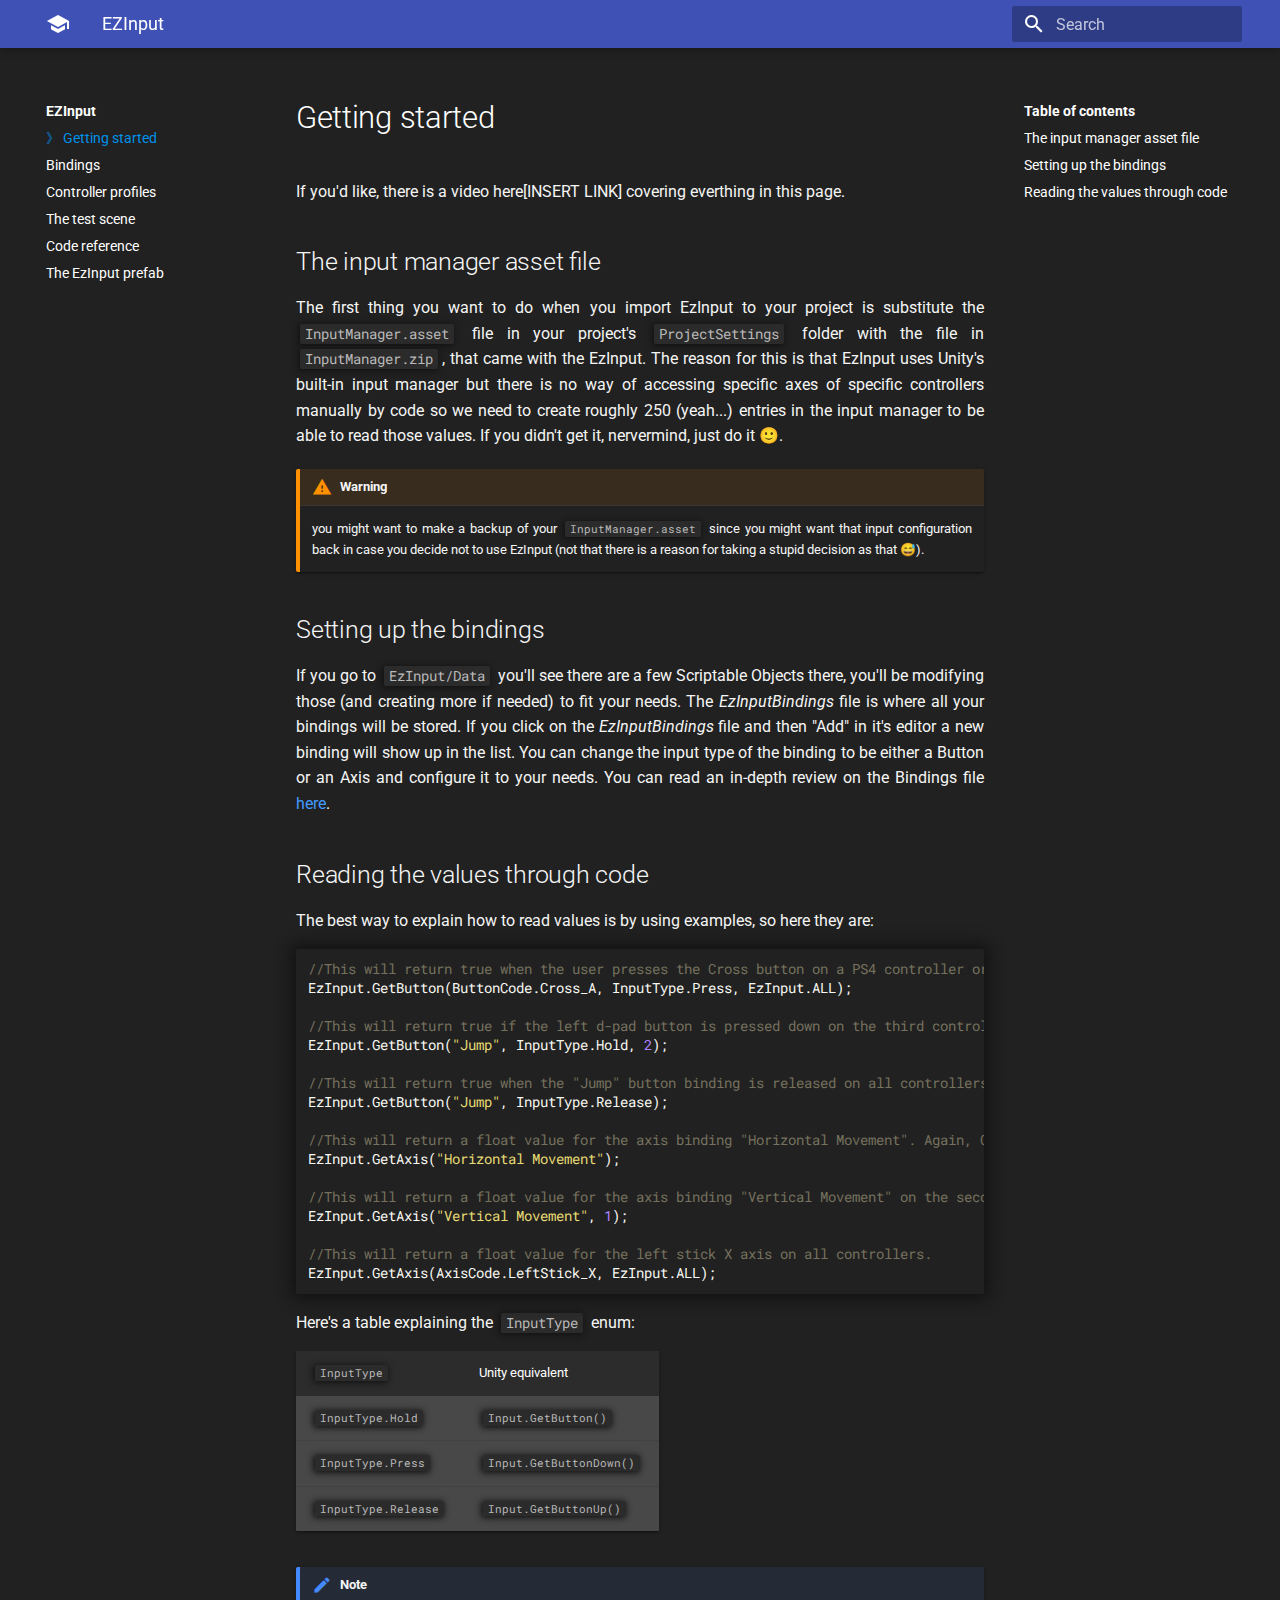
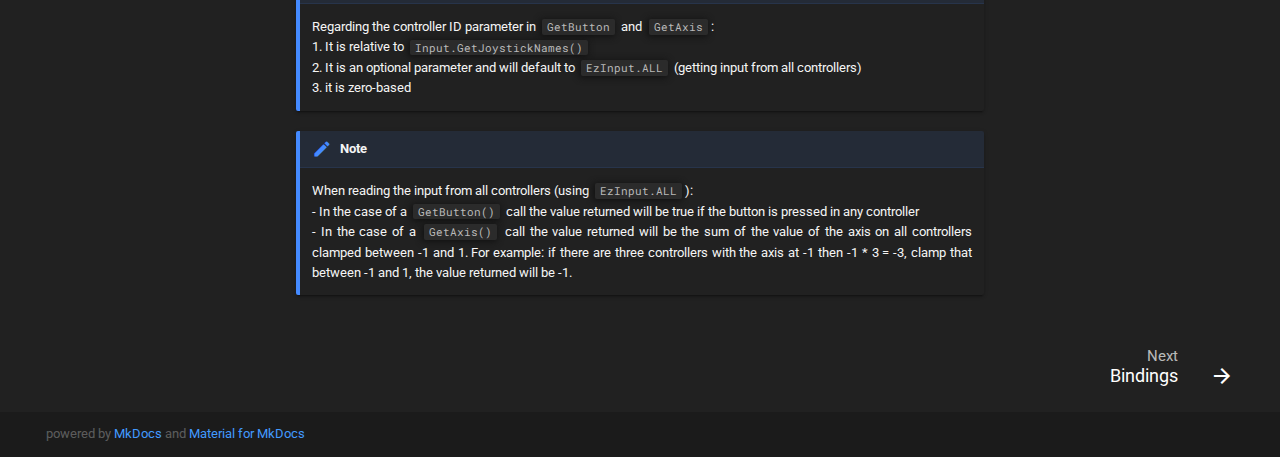
==== commit d1e7393f: "Deployed fb24b05 with MkDocs version: 0.17.4" ====
--- a/index.html
+++ b/index.html
@@ -69,7 +69,7 @@
     
 <meta name="theme-color" content="#212121">
 
-<link rel='icon' href='/assets/images/favicon.ico'>
+<link rel='icon' href='/assets/images/favicon.png'>
 
 <meta name='apple-mobile-web-app-capable' content='yes'>
 <meta name='mobile-web-app-capable' content='yes'>
@@ -252,7 +252,43 @@
 
 
   <li class="md-nav__item">
-    <a href="Code-reference/" title="Code reference" class="md-nav__link">
+    <a href="bindings/" title="Bindings" class="md-nav__link">
+      Bindings
+    </a>
+  </li>
+
+    
+      
+      
+      
+
+
+  <li class="md-nav__item">
+    <a href="controller-profiles/" title="Controller profiles" class="md-nav__link">
+      Controller profiles
+    </a>
+  </li>
+
+    
+      
+      
+      
+
+
+  <li class="md-nav__item">
+    <a href="the-test-scene/" title="The test scene" class="md-nav__link">
+      The test scene
+    </a>
+  </li>
+
+    
+      
+      
+      
+
+
+  <li class="md-nav__item">
+    <a href="code-reference/" title="Code reference" class="md-nav__link">
       Code reference
     </a>
   </li>
@@ -264,32 +300,8 @@
 
 
   <li class="md-nav__item">
-    <a href="The-EzInput-prefab/" title="The EzInput prefab" class="md-nav__link">
+    <a href="the-ezinput-prefab/" title="The EzInput prefab" class="md-nav__link">
       The EzInput prefab
-    </a>
-  </li>
-
-    
-      
-      
-      
-
-
-  <li class="md-nav__item">
-    <a href="The-bindings/" title="The bindings" class="md-nav__link">
-      The bindings
-    </a>
-  </li>
-
-    
-      
-      
-      
-
-
-  <li class="md-nav__item">
-    <a href="controller-configs/" title="Controller configs" class="md-nav__link">
-      Controller configs
     </a>
   </li>
 
@@ -361,11 +373,7 @@
 <p>you might want to make a backup of your <code>InputManager.asset</code> since you might want that input configuration back in case you decide not to use EzInput (not that there is a reason for taking a stupid decision as that 😅).</p>
 </div>
 <h2 id="setting-up-the-bindings">Setting up the bindings</h2>
-<p>If you go to <code>EzInput/Data</code> you'll see there are a few Scriptable Objects there, you'll be modifying those (and creating more if needed) to fit your needs. The <em>EzInputBindings</em> file is where all your bindings will be stored. If you click on the <em>EzInputBindings</em> file and then "Add" in it's editor a new binding will show up in the list. You can change the input type of the binding to be either a Button or an Axis and configure it to your needs. You can read an in-depth review on the Bindings file <a href="The-bindings/">here</a>.</p>
-<div class="admonition note">
-<p class="admonition-title">Note</p>
-<p>You can create a new bindings file through the Create menu.</p>
-</div>
+<p>If you go to <code>EzInput/Data</code> you'll see there are a few Scriptable Objects there, you'll be modifying those (and creating more if needed) to fit your needs. The <em>EzInputBindings</em> file is where all your bindings will be stored. If you click on the <em>EzInputBindings</em> file and then "Add" in it's editor a new binding will show up in the list. You can change the input type of the binding to be either a Button or an Axis and configure it to your needs. You can read an in-depth review on the Bindings file <a href="The-bindings.md">here</a>.</p>
 <h2 id="reading-the-values-through-code">Reading the values through code</h2>
 <p>The best way to explain how to read values is by using examples, so here they are:</p>
 <div class="codehilite"><pre><span></span><span class="c1">//This will return true when the user presses the Cross button on a PS4 controller or A button on an XBox controller in any of the connected controllers</span>
@@ -445,13 +453,13 @@
       <nav class="md-footer-nav__inner md-grid">
         
         
-          <a href="Code-reference/" title="Code reference" class="md-flex md-footer-nav__link md-footer-nav__link--next" rel="next">
+          <a href="bindings/" title="Bindings" class="md-flex md-footer-nav__link md-footer-nav__link--next" rel="next">
             <div class="md-flex__cell md-flex__cell--stretch md-footer-nav__title">
               <span class="md-flex__ellipsis">
                 <span class="md-footer-nav__direction">
                   Next
                 </span>
-                Code reference
+                Bindings
               </span>
             </div>
             <div class="md-flex__cell md-flex__cell--shrink">
--- a/stylesheets/dark_theme.css
+++ b/stylesheets/dark_theme.css
@@ -25,6 +25,15 @@
 .md-nav__link--active::before {
   content: "》" !important;
   color: #0091ea !important;
+}
+
+.md-nav__link
+{
+  text-align: left !important;
+}
+
+.md-typeset a {
+  color: #429aff !important;
 }
 
 /*
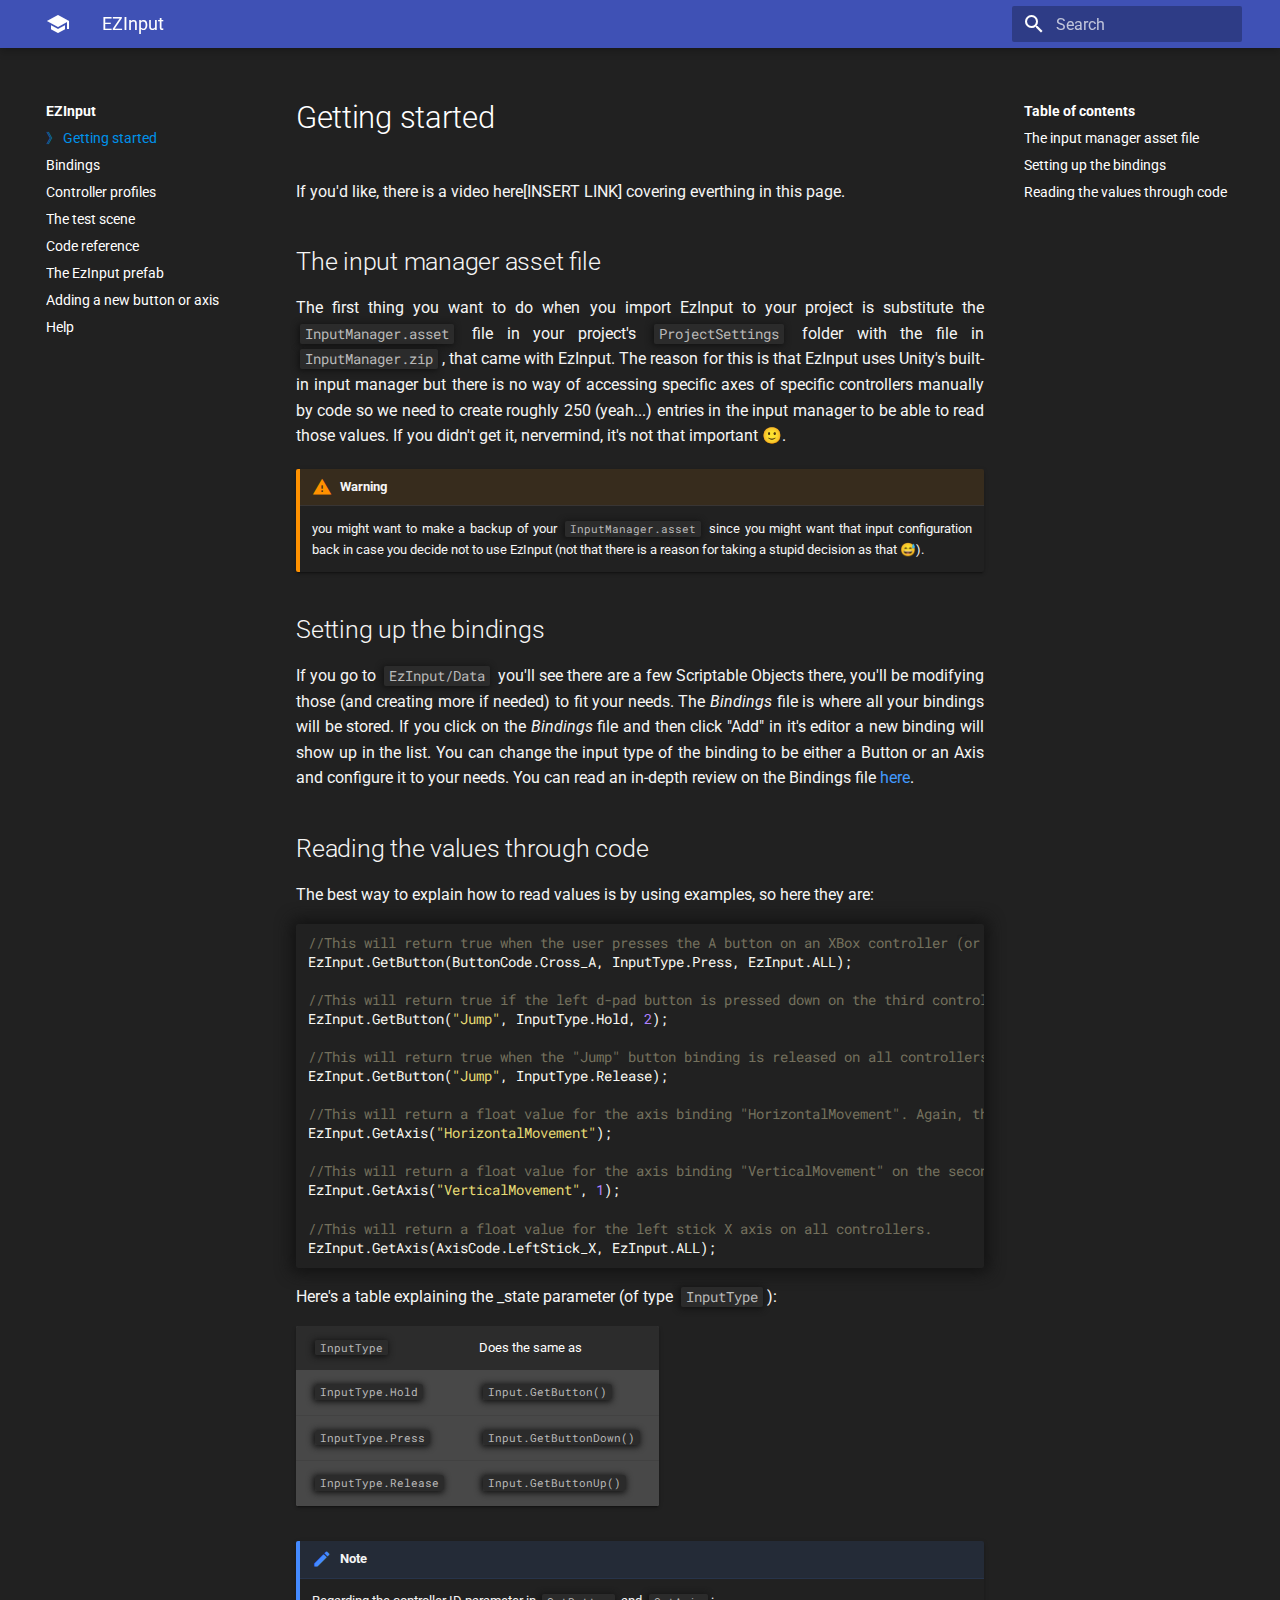
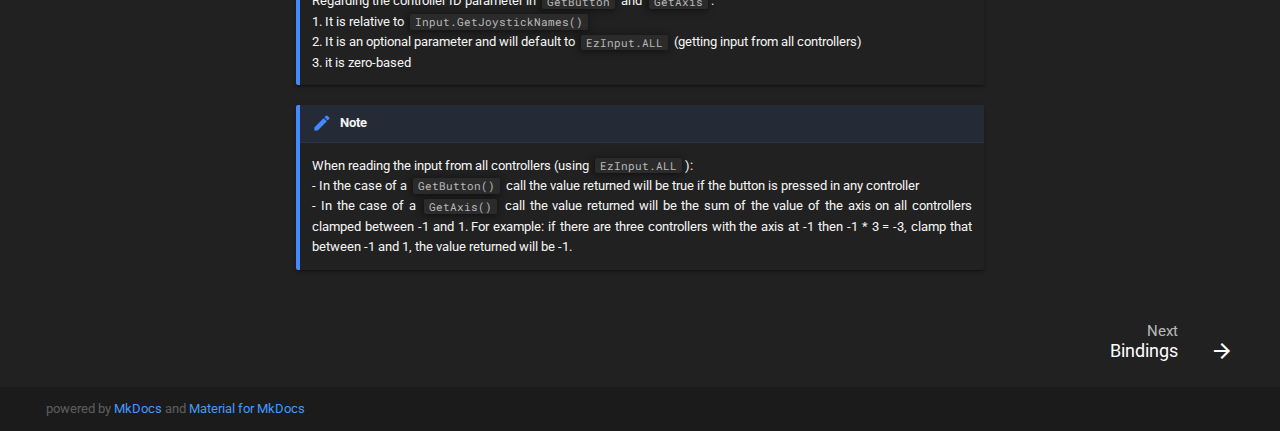
==== commit 12471f74: "Deployed 1407172 with MkDocs version: 0.17.4" ====
--- a/index.html
+++ b/index.html
@@ -306,6 +306,30 @@
   </li>
 
     
+      
+      
+      
+
+
+  <li class="md-nav__item">
+    <a href="adding-a-new-button-or-axis/" title="Adding a new button or axis" class="md-nav__link">
+      Adding a new button or axis
+    </a>
+  </li>
+
+    
+      
+      
+      
+
+
+  <li class="md-nav__item">
+    <a href="help/" title="Help" class="md-nav__link">
+      Help
+    </a>
+  </li>
+
+    
   </ul>
 </nav>
                   </div>
@@ -367,41 +391,41 @@
                 <h1 id="getting-started">Getting started</h1>
 <p>If you'd like, there is a video here[INSERT LINK] covering everthing in this page.</p>
 <h2 id="the-input-manager-asset-file">The input manager asset file</h2>
-<p>The first thing you want to do when you import EzInput to your project is substitute the <code>InputManager.asset</code> file in your project's <code>ProjectSettings</code> folder with the file in <code>InputManager.zip</code>, that came with the EzInput. The reason for this is that EzInput uses Unity's built-in input manager but there is no way of accessing specific axes of specific controllers manually by code so we need to create roughly 250 (yeah...) entries in the input manager to be able to read those values. If you didn't get it, nervermind, just do it 🙂.</p>
+<p>The first thing you want to do when you import EzInput to your project is substitute the <code>InputManager.asset</code> file in your project's <code>ProjectSettings</code> folder with the file in <code>InputManager.zip</code>, that came with EzInput. The reason for this is that EzInput uses Unity's built-in input manager but there is no way of accessing specific axes of specific controllers manually by code so we need to create roughly 250 (yeah...) entries in the input manager to be able to read those values. If you didn't get it, nervermind, it's not that important 🙂.</p>
 <div class="admonition warning">
 <p class="admonition-title">Warning</p>
 <p>you might want to make a backup of your <code>InputManager.asset</code> since you might want that input configuration back in case you decide not to use EzInput (not that there is a reason for taking a stupid decision as that 😅).</p>
 </div>
 <h2 id="setting-up-the-bindings">Setting up the bindings</h2>
-<p>If you go to <code>EzInput/Data</code> you'll see there are a few Scriptable Objects there, you'll be modifying those (and creating more if needed) to fit your needs. The <em>EzInputBindings</em> file is where all your bindings will be stored. If you click on the <em>EzInputBindings</em> file and then "Add" in it's editor a new binding will show up in the list. You can change the input type of the binding to be either a Button or an Axis and configure it to your needs. You can read an in-depth review on the Bindings file <a href="The-bindings.md">here</a>.</p>
+<p>If you go to <code>EzInput/Data</code> you'll see there are a few Scriptable Objects there, you'll be modifying those (and creating more if needed) to fit your needs. The <em>Bindings</em> file is where all your bindings will be stored. If you click on the <em>Bindings</em> file and then click "Add" in it's editor a new binding will show up in the list. You can change the input type of the binding to be either a Button or an Axis and configure it to your needs. You can read an in-depth review on the Bindings file <a href="The-bindings.md">here</a>.</p>
 <h2 id="reading-the-values-through-code">Reading the values through code</h2>
 <p>The best way to explain how to read values is by using examples, so here they are:</p>
-<div class="codehilite"><pre><span></span><span class="c1">//This will return true when the user presses the Cross button on a PS4 controller or A button on an XBox controller in any of the connected controllers</span>
+<div class="codehilite"><pre><span></span><span class="c1">//This will return true when the user presses the A button on an XBox controller (or the Cross button on a PS4 controller) in any of the connected controllers</span>
 <span class="n">EzInput</span><span class="p">.</span><span class="n">GetButton</span><span class="p">(</span><span class="n">ButtonCode</span><span class="p">.</span><span class="n">Cross_A</span><span class="p">,</span> <span class="n">InputType</span><span class="p">.</span><span class="n">Press</span><span class="p">,</span> <span class="n">EzInput</span><span class="p">.</span><span class="n">ALL</span><span class="p">);</span>
 
 <span class="c1">//This will return true if the left d-pad button is pressed down on the third controller (controller IDs are zero-based)</span>
 <span class="n">EzInput</span><span class="p">.</span><span class="n">GetButton</span><span class="p">(</span><span class="s">&quot;Jump&quot;</span><span class="p">,</span> <span class="n">InputType</span><span class="p">.</span><span class="n">Hold</span><span class="p">,</span> <span class="m">2</span><span class="p">);</span>
 
-<span class="c1">//This will return true when the &quot;Jump&quot; button binding is released on all controllers. Controller ID default to EzInput.All</span>
+<span class="c1">//This will return true when the &quot;Jump&quot; button binding is released on all controllers. The _controller parameter defaults to EzInput.All</span>
 <span class="n">EzInput</span><span class="p">.</span><span class="n">GetButton</span><span class="p">(</span><span class="s">&quot;Jump&quot;</span><span class="p">,</span> <span class="n">InputType</span><span class="p">.</span><span class="n">Release</span><span class="p">);</span>
 
-<span class="c1">//This will return a float value for the axis binding &quot;Horizontal Movement&quot;. Again, Controller ID defaults to EzInput.All</span>
-<span class="n">EzInput</span><span class="p">.</span><span class="n">GetAxis</span><span class="p">(</span><span class="s">&quot;Horizontal Movement&quot;</span><span class="p">);</span>
-
-<span class="c1">//This will return a float value for the axis binding &quot;Vertical Movement&quot; on the second controller.</span>
-<span class="n">EzInput</span><span class="p">.</span><span class="n">GetAxis</span><span class="p">(</span><span class="s">&quot;Vertical Movement&quot;</span><span class="p">,</span> <span class="m">1</span><span class="p">);</span>
+<span class="c1">//This will return a float value for the axis binding &quot;HorizontalMovement&quot;. Again, the _controller parameter defaults to EzInput.All</span>
+<span class="n">EzInput</span><span class="p">.</span><span class="n">GetAxis</span><span class="p">(</span><span class="s">&quot;HorizontalMovement&quot;</span><span class="p">);</span>
+
+<span class="c1">//This will return a float value for the axis binding &quot;VerticalMovement&quot; on the second controller.</span>
+<span class="n">EzInput</span><span class="p">.</span><span class="n">GetAxis</span><span class="p">(</span><span class="s">&quot;VerticalMovement&quot;</span><span class="p">,</span> <span class="m">1</span><span class="p">);</span>
 
 <span class="c1">//This will return a float value for the left stick X axis on all controllers.</span>
 <span class="n">EzInput</span><span class="p">.</span><span class="n">GetAxis</span><span class="p">(</span><span class="n">AxisCode</span><span class="p">.</span><span class="n">LeftStick_X</span><span class="p">,</span> <span class="n">EzInput</span><span class="p">.</span><span class="n">ALL</span><span class="p">);</span>
 </pre></div>
 
 
-<p>Here's a table explaining the <code>InputType</code> enum:</p>
+<p>Here's a table explaining the _state parameter (of type <code>InputType</code>):</p>
 <table>
 <thead>
 <tr>
 <th align="left"><code>InputType</code></th>
-<th align="left">Unity equivalent</th>
+<th align="left">Does the same as</th>
 </tr>
 </thead>
 <tbody>
